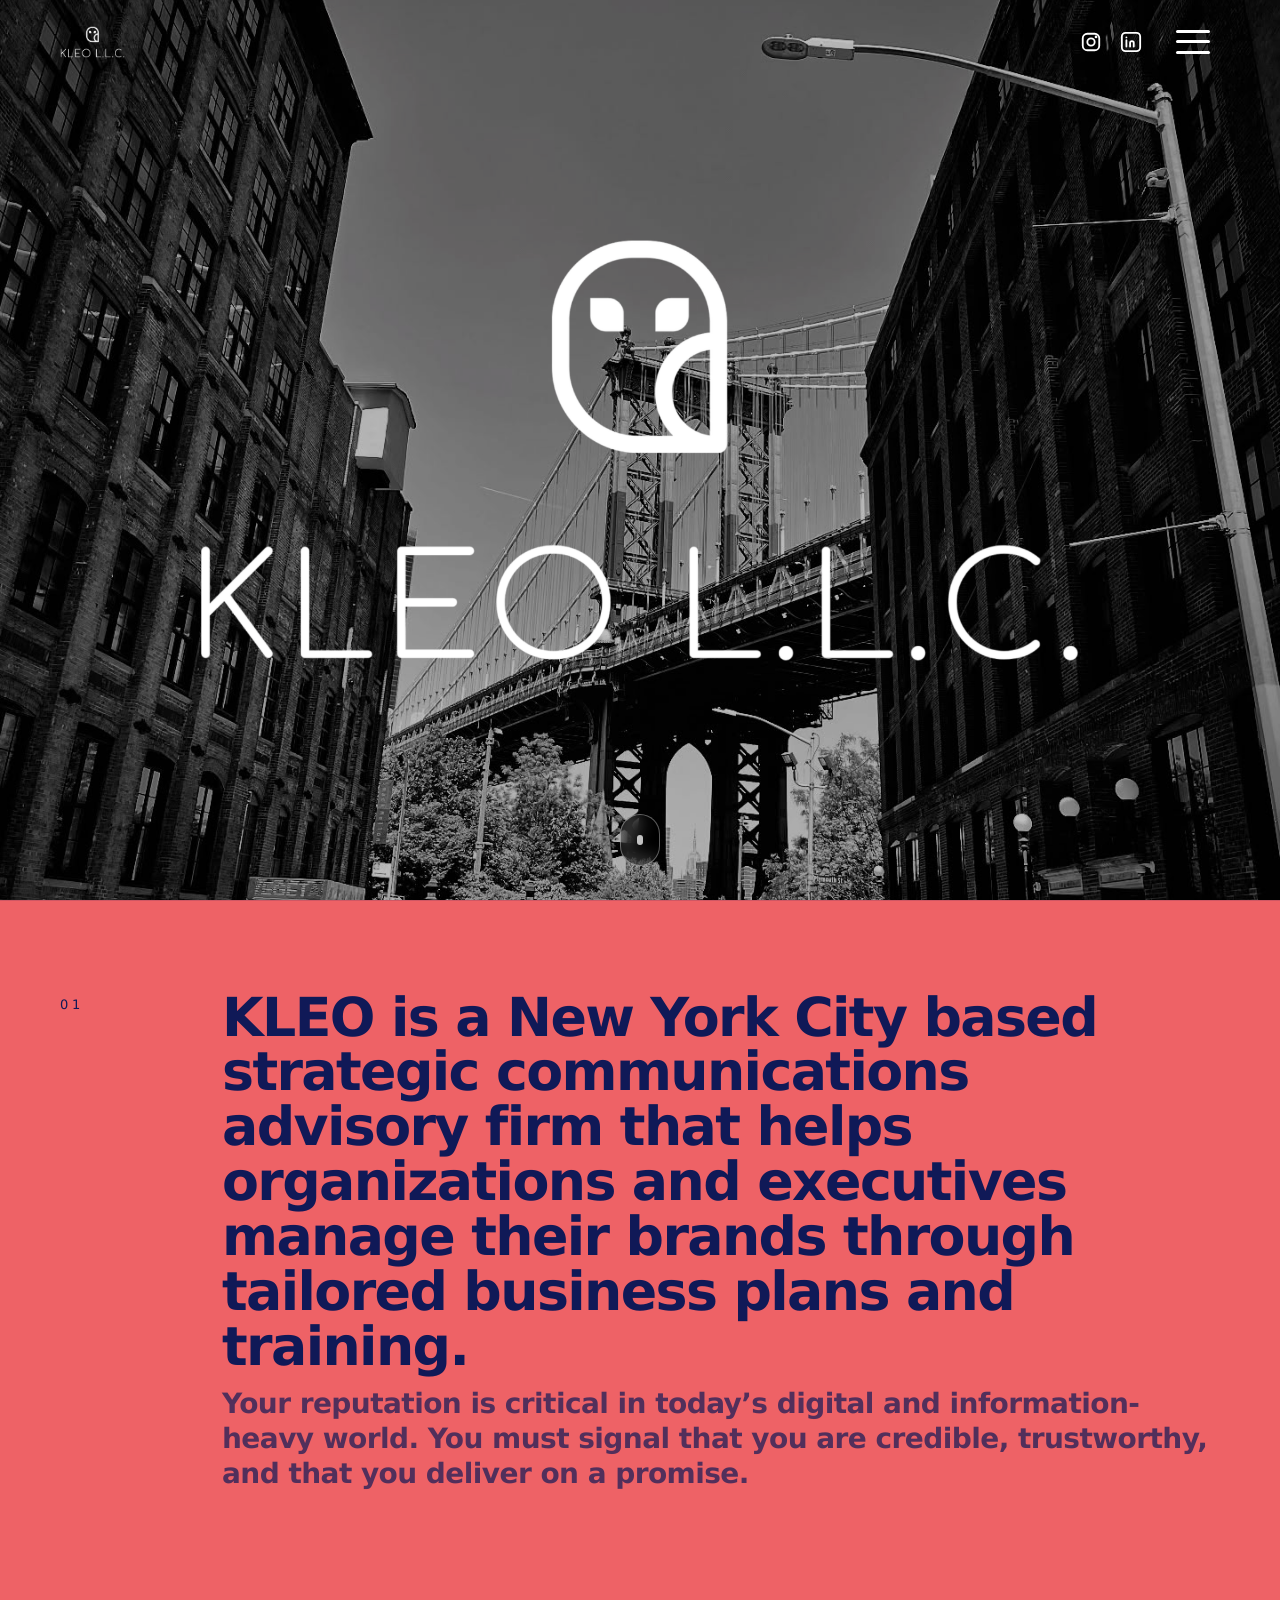
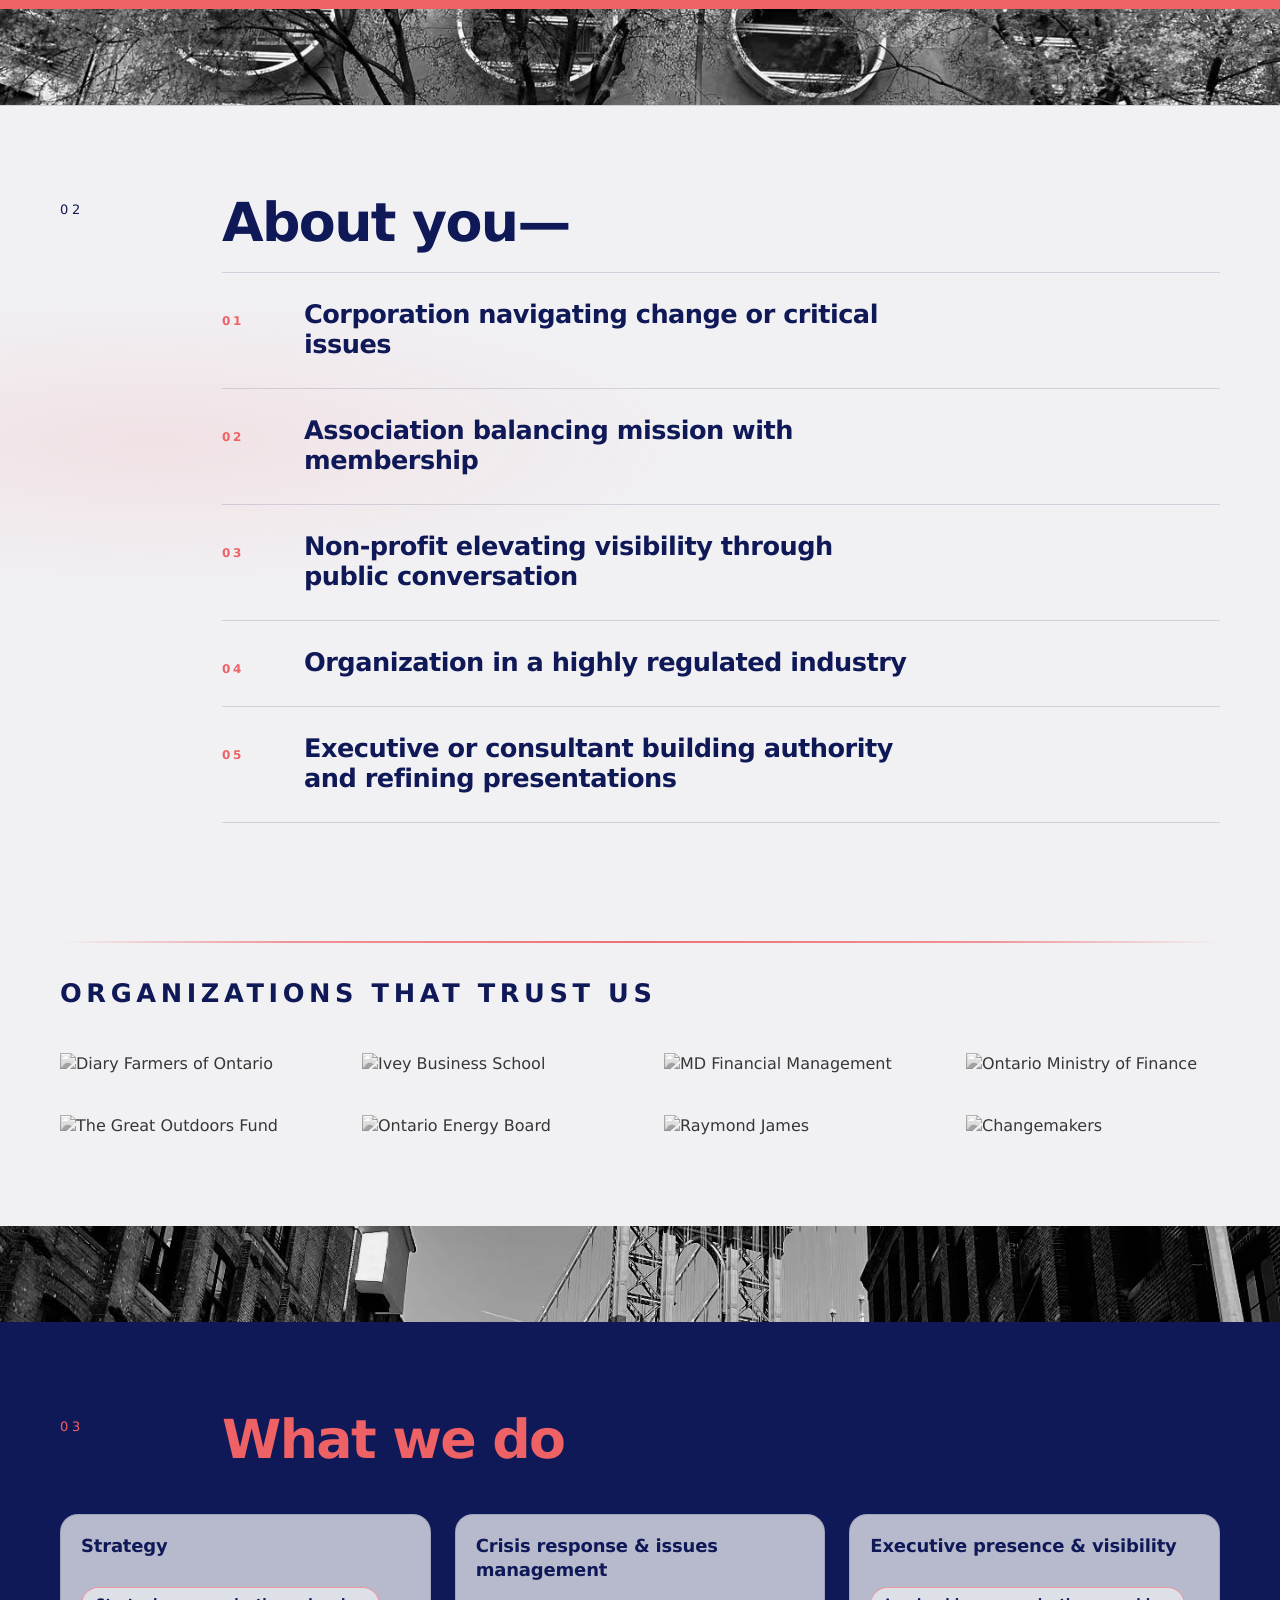
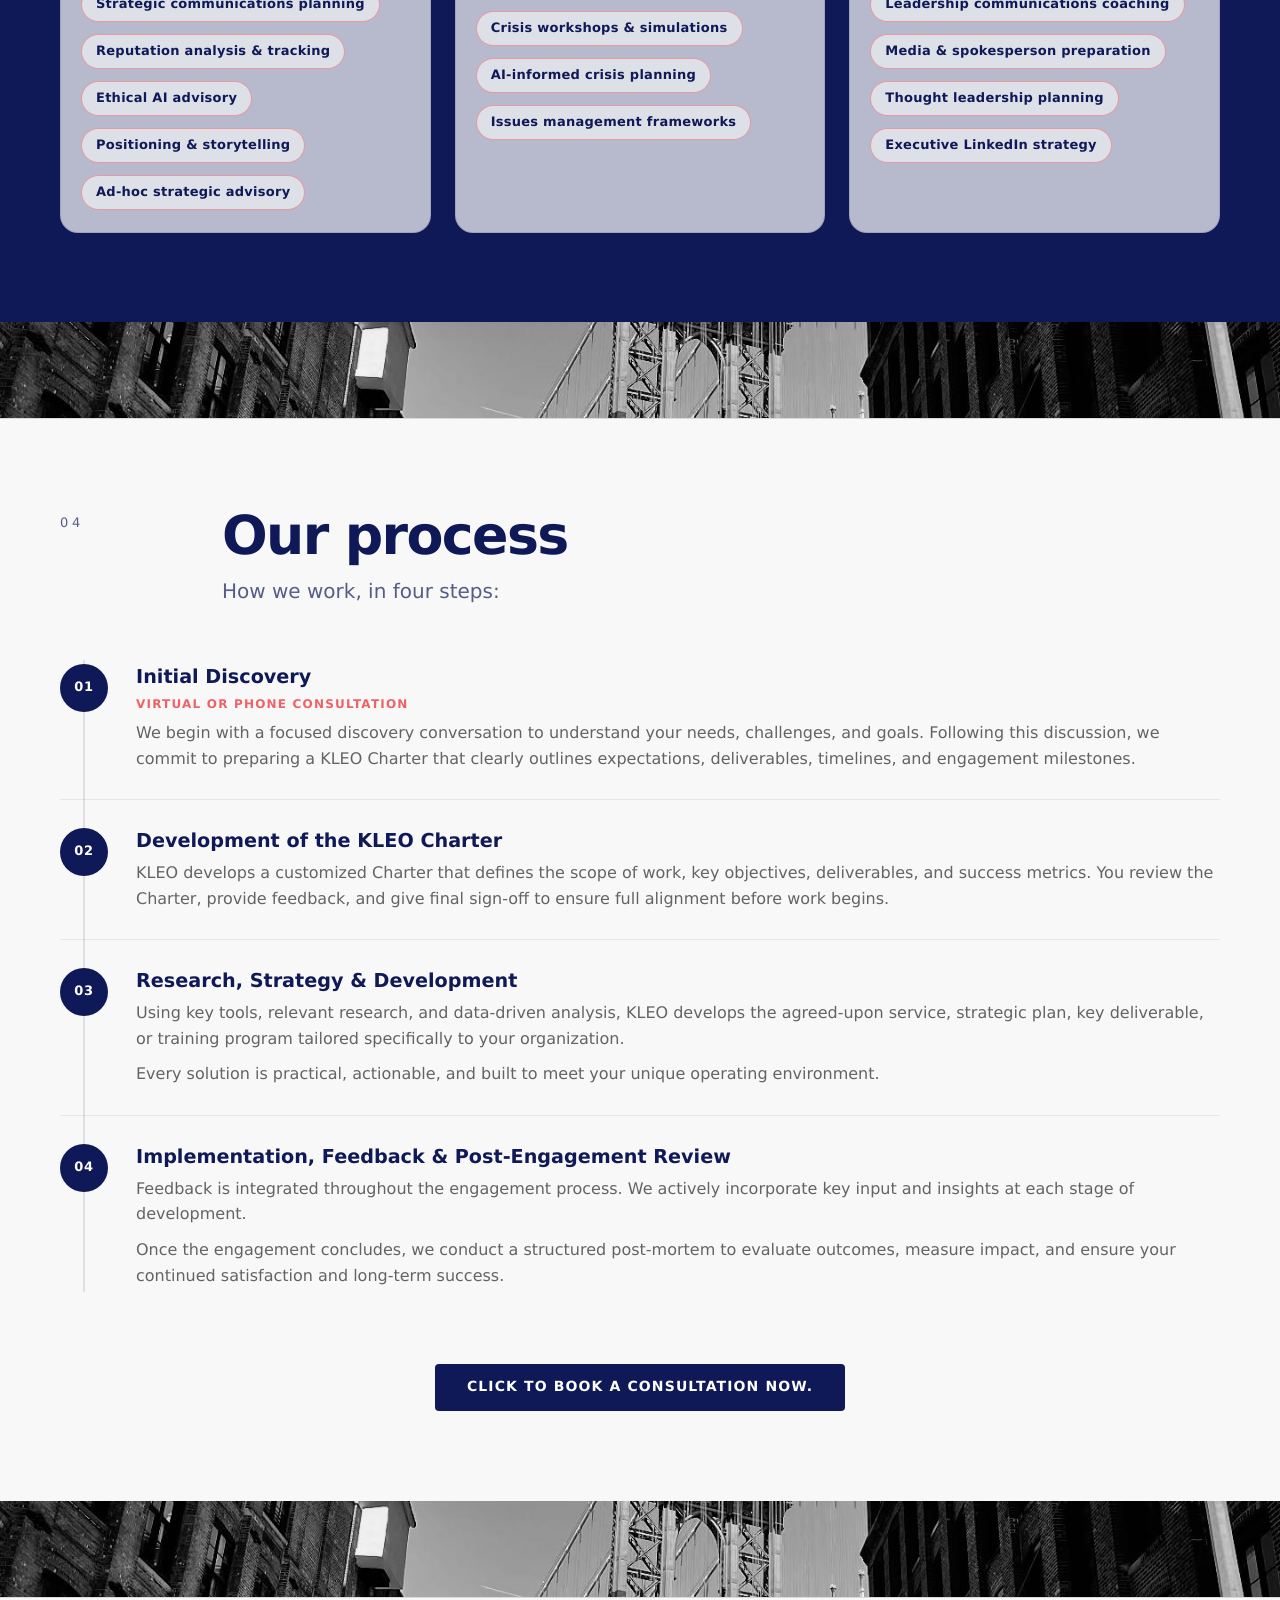
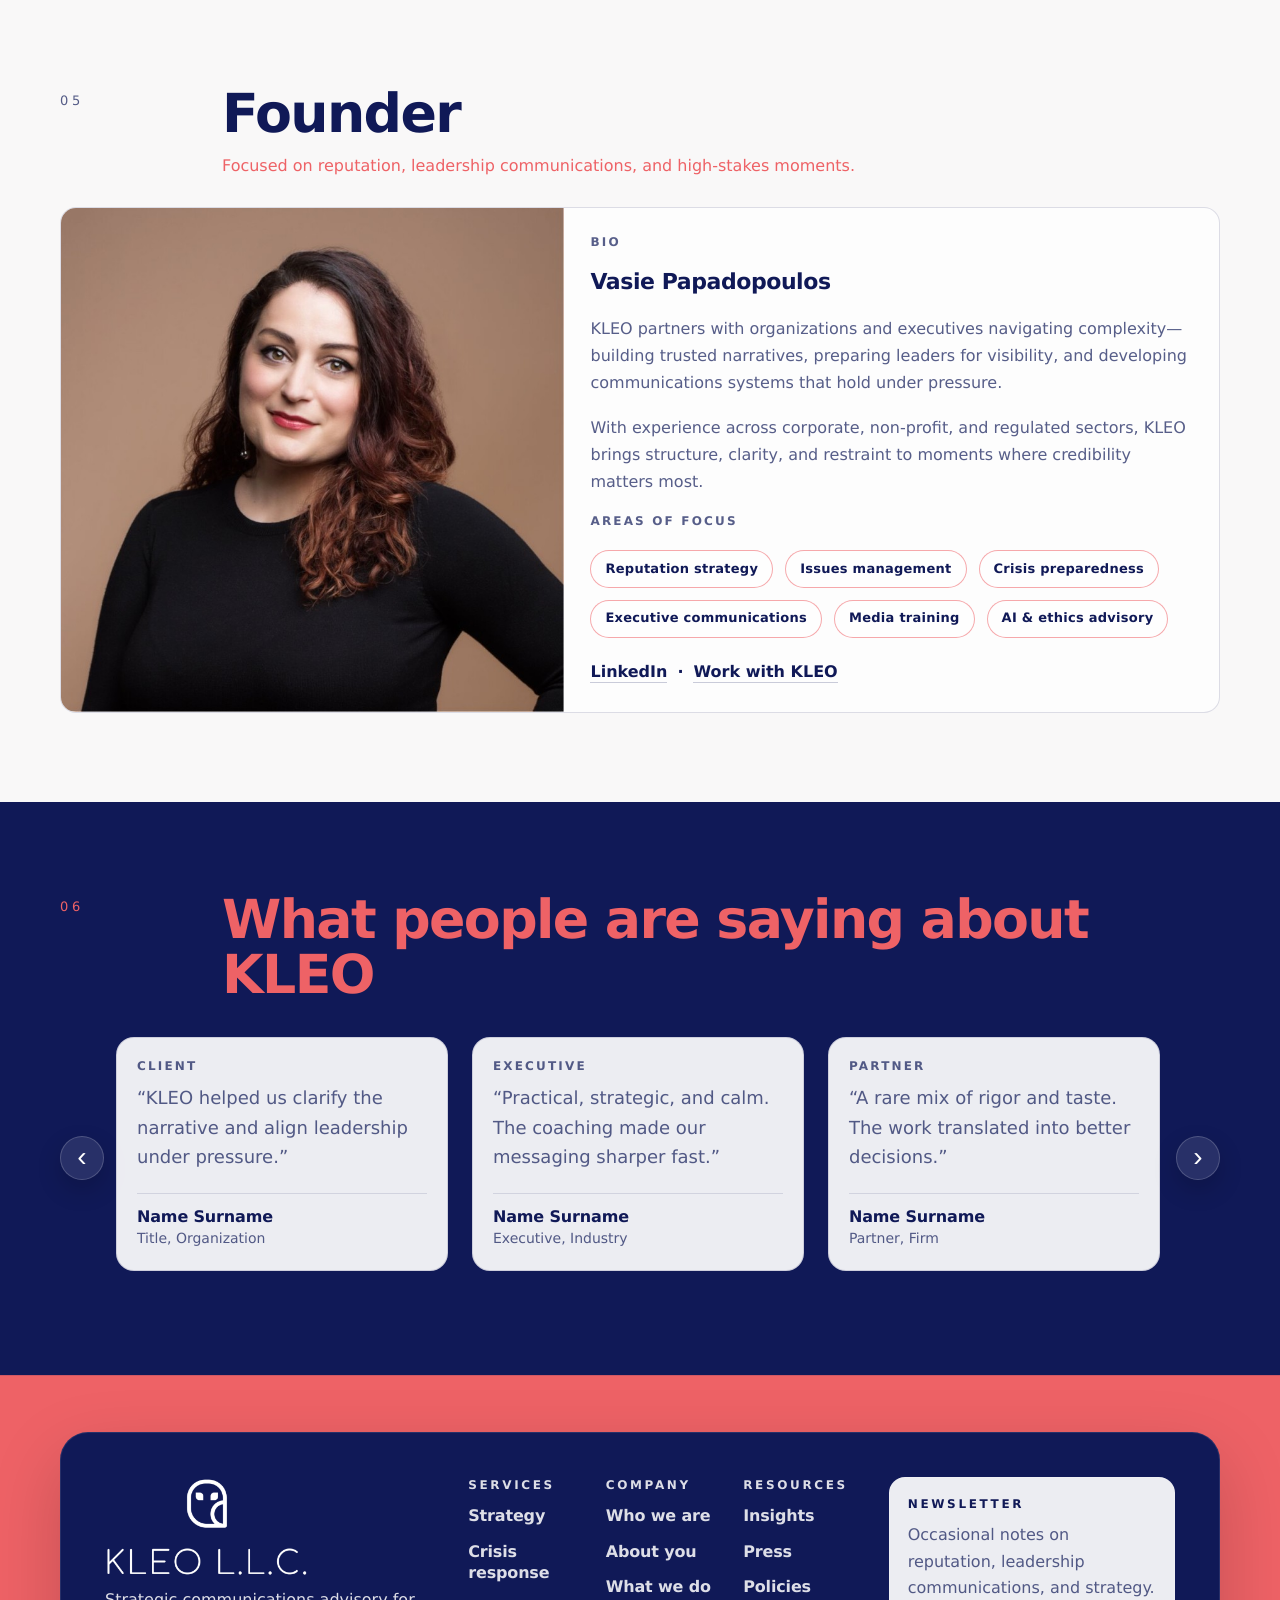
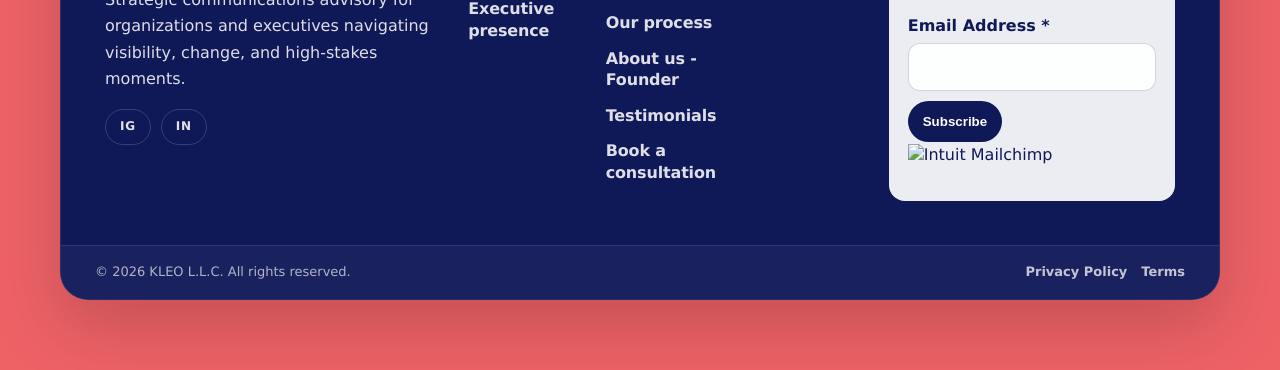
==== index.html @ b0889cce "Add Our Process content, button, and subtitle updates Co-Authored-By: Claude Sonnet 4.6 <noreply@ant" ====
<!doctype html>
  <html lang="en">
    <head>
      <meta charset="utf-8" />
      <meta name="viewport" content="width=device-width, initial-scale=1" />

      <title>KLEO L.L.C.</title>

      <!-- Favicon / Icons -->
      <link rel="icon" type="image/x-icon" href="./img/favicon.ico" />
      <link rel="icon" type="image/png" sizes="96x96" href="./img/favicon-96x96.png" />
      <link rel="icon" type="image/svg+xml" href="./img/favicon.svg" />
      <link rel="apple-touch-icon" sizes="180x180" href="./img/apple-touch-icon.png" />
      <link rel="manifest" href="./img/site.webmanifest" />

      <!-- Theme -->
      <meta name="theme-color" content="#101957" />
      <meta name="apple-mobile-web-app-capable" content="yes" />
      <meta name="apple-mobile-web-app-status-bar-style" content="black-translucent" />

      <link rel="stylesheet" href="styles.css" />
    </head>

    <body>
      <a class="skip" href="#content">Skip to content</a>

      <!-- Top Bar -->
      <header class="siteHeader">
        <div class="container">
          <div class="bar">
            <!-- Left: Logo -->
            <a class="brand" href="#content" aria-label="Home">
              <img
                id="brandLogo"
                src="./img/logo-kleo-llc-wb.png"
                data-logo-top="./img/logo-kleo-llc-wb.png"
                data-logo-scrolled="./img/logo-kleo-llc-bw.png"
                alt="KLEO L.L.C."
                class="brandLogo"
              />
            </a>

            <!-- Right side -->
            <div class="headerRight">
              <!-- Social Icons -->
              <div class="socialIcons">
                <a
                  href="https://www.instagram.com/kleollc/"
                  target="_blank"
                  rel="noopener"
                  aria-label="Instagram"
                >
                  <svg viewBox="0 0 24 24" fill="none">
                    <rect x="3" y="3" width="18" height="18" rx="5" stroke="currentColor" stroke-width="2" />
                    <circle cx="12" cy="12" r="4" stroke="currentColor" stroke-width="2" />
                    <circle cx="17.5" cy="6.5" r="1.5" fill="currentColor" />
                  </svg>
                </a>

                <a
                  href="https://www.linkedin.com/in/vasiepapadopoulos"
                  target="_blank"
                  rel="noopener"
                  aria-label="LinkedIn"
                >
                  <svg viewBox="0 0 24 24" fill="none">
                    <rect x="2" y="2" width="20" height="20" rx="4" stroke="currentColor" stroke-width="2" />
                    <path
                      d="M7 10v7M7 7v.01M11 17v-4a2 2 0 014 0v4"
                      stroke="currentColor"
                      stroke-width="2"
                      stroke-linecap="round"
                      stroke-linejoin="round"
                    />
                  </svg>
                </a>
              </div>

              <!-- Hamburger -->
              <button
                class="menuBtn"
                id="openMenu"
                aria-label="Open menu"
                aria-haspopup="dialog"
                aria-controls="menuOverlay"
                aria-expanded="false"
              >
                <span class="burger" aria-hidden="true">
                  <span></span><span></span><span></span>
                </span>
              </button>
            </div>
          </div>
        </div>
      </header>

      <!-- Overlay Menu -->
      <div class="overlay" id="menuOverlay" role="dialog" aria-modal="true" aria-label="Menu">
        <div class="panel">
          <div class="panelTop">
            <div class="panelLabel">Navigate</div>
            <button class="closeBtn" id="closeMenu" aria-label="Close menu">&times;</button>
          </div>

          <nav class="menuGrid" aria-label="Overlay navigation">
            <a href="#who-we-are"><span>Who we are</span><span class="meta">01</span></a>
            <a href="#about-you"><span>About you</span><span class="meta">02</span></a>
            <a href="#what-we-do"><span>What we do</span><span class="meta">03</span></a>
            <a href="#our-process"><span>Our process</span><span class="meta">04</span></a>
            <a href="#about-us-founder"><span>About us - Founder</span><span class="meta">05</span></a>
            <a href="#testimonials"><span>Testimonials</span><span class="meta">06</span></a>
          </nav>
          <div class="menuLegal">
  <a href="./privacy-policy.html">Privacy Policy</a>
  <a href="./terms-of-service.html">Terms of Service</a>
</div>
        </div>
      </div>

      <main id="content">
        <!-- Hero -->
        <section class="heroPhoto" aria-label="Intro">
          <img
            class="heroPhotoImg"
            src="./img/brooklyn-vassiepops.jpg"
            alt="Black and white city bridge scene"
            loading="eager"
          />

          <div class="heroPhotoOverlay" aria-hidden="true"></div>

          <div class="heroPhotoContent">
            <img class="heroLogo" src="./img/logo-kleo-llc-wb.png" alt="KLEO L.L.C. logo" />
          </div>

          <a class="scrollCue" href="#who-we-are" aria-label="Scroll to next section">
            <span></span>
          </a>
        </section>

        <!-- 01 Who we are -->
        <section class="band" id="who-we-are" aria-label="Who we are">
          <div class="container">
            <div class="bandHead">
              <div class="bandNum">01</div>
              <div class="bandTitle">
                <h2>
                  KLEO is a New York City based strategic communications advisory firm that helps organizations
                  and executives manage their brands through tailored business plans and training.
                </h2>
                <h2>
                  Your reputation is critical in today’s digital and information-heavy world. You must signal
                  that you are credible, trustworthy, and that you deliver on a promise.
                </h2>
              </div>
            </div>
          </div>
        </section>

        <!-- Divider (1 inch) -->
        <div class="imageDivider" aria-hidden="true">
          <img src="./img/barcelona-vassiepops.jpg" alt="" />
        </div>

        <!-- 02 About you -->
        <section class="band bandAlt" id="about-you" aria-label="About you">
          <div class="container">
            <div class="bandHead">
              <div class="bandNum">02</div>
              <div class="bandTitle">
                <h2>About you—</h2>

                <div class="serveBig">
                  <div class="serveBigItem">
                    <span class="serveBigNum">01</span>
                    <span class="serveBigText">Corporation navigating change or critical issues</span>
                  </div>

                  <div class="serveBigItem">
                    <span class="serveBigNum">02</span>
                    <span class="serveBigText">Association balancing mission with membership</span>
                  </div>

                  <div class="serveBigItem">
                    <span class="serveBigNum">03</span>
                    <span class="serveBigText">Non-profit elevating visibility through public conversation</span>
                  </div>

                  <div class="serveBigItem">
                    <span class="serveBigNum">04</span>
                    <span class="serveBigText">Organization in a highly regulated industry</span>
                  </div>

                  <div class="serveBigItem">
                    <span class="serveBigNum">05</span>
                    <span class="serveBigText">Executive or consultant building authority and refining presentations</span>
                  </div>
                </div>
              </div>
            </div>

        <!-- Trusted By -->
          <div class="trustedBlock" aria-label="Organizaions that trust us">
            <div class="trustedTitle">Organizations that trust us</div>
            
            <div class="trustedGrid">
              <img src="./img/logo-dairy-farmers-ontario.png" alt="Diary Farmers of Ontario">
              <img src="./img/logo-ivey-business-school.png" alt="Ivey Business School">
              <img src="./img/logo-md-financial-management.png" alt="MD Financial Management">
              <img src="./img/logo-ontario-ministry-finance.png" alt="Ontario Ministry of Finance">
              <img src="./img/logo-the-great-outdoors-fund.png" alt="The Great Outdoors Fund">
              <img src="./img/logo-ontario-energy-board.png" alt="Ontario Energy Board">
              <img src="./img/logo-raymond-james.png" alt="Raymond James">
              <img src="./img/logo-changemakers.png" alt="Changemakers">
            </div>
          </div> 

          </div> 
        </section>

        <!-- Divider (1 inch) -->
        <div class="imageDivider" aria-hidden="true">
          <img src="./img/brooklyn-vassiepops.jpg" alt="" />
        </div>

        <!-- 03 What we do (1/3 title + 2/3 cards) -->
      <section class="band" id="what-we-do" aria-label="What we do">
    <div class="container">

      <!-- aligned number + title -->
      <div class="bandHead">
        <div class="bandNum">03</div>
        <div class="bandTitle">
          <h2 class="servicesTitle">What we do</h2>
        </div>
      </div>

      <!-- split layout starts AFTER the band head -->
      <div class="servicesSplit">
        <div class="servicesLeft" aria-hidden="true"></div>

        <div class="servicesRight">
          <div class="strip" aria-label="What we do gallery">

            <!-- CARD 1 -->
            <article class="shot">
              <div class="cardBody">
                <h3>Strategy</h3>
                <div class="pillList">
                  <span class="pillTag">Strategic communications planning</span>
                  <span class="pillTag">Reputation analysis &amp; tracking</span>
                  <span class="pillTag">Ethical AI advisory</span>
                  <span class="pillTag">Positioning &amp; storytelling</span>
                  <span class="pillTag">Ad-hoc strategic advisory</span>
                </div>
              </div>
            </article>

            <!-- CARD 2 -->
            <article class="shot">
              <div class="cardBody">
                <h3>Crisis response &amp; issues management</h3>
                <div class="pillList">
                  <span class="pillTag">Crisis workshops &amp; simulations</span>
                  <span class="pillTag">AI-informed crisis planning</span>
                  <span class="pillTag">Issues management frameworks</span>
                </div>
              </div>
            </article>

            <!-- CARD 3 -->
            <article class="shot">
              <div class="cardBody">
                <h3>Executive presence &amp; visibility</h3>
                <div class="pillList">
                  <span class="pillTag">Leadership communications coaching</span>
                  <span class="pillTag">Media &amp; spokesperson preparation</span>
                  <span class="pillTag">Thought leadership planning</span>
                  <span class="pillTag">Executive LinkedIn strategy</span>
                </div>
              </div>
            </article>

          </div>
        </div>
      </div>

    </div>
  </section>

  <!-- Divider (1 inch) -->
  <div class="imageDivider" aria-hidden="true">
    <img src="./img/brooklyn-vassiepops.jpg" alt="" />
  </div>

  <!-- 04 Our process -->
  <section class="band" id="our-process" aria-label="Our process">
    <div class="container">
      <div class="bandHead">
        <div class="bandNum">04</div>
        <div class="bandTitle">
          <h2>Our process</h2>
          <p class="bandSubtitle">How we work, in four steps:</p>
        </div>
      </div>

      <ol class="timeline" aria-label="Our four-step engagement process">

        <li class="timelineStep">
          <div class="timelineMarker" aria-hidden="true">01</div>
          <div class="timelineBody">
            <h3 class="timelineTitle">Initial Discovery</h3>
            <p class="timelineLabel">Virtual or Phone Consultation</p>
            <p class="timelineDesc">We begin with a focused discovery conversation to understand your needs, challenges, and goals. Following this discussion, we commit to preparing a KLEO Charter that clearly outlines expectations, deliverables, timelines, and engagement milestones.</p>
          </div>
        </li>

        <li class="timelineStep">
          <div class="timelineMarker" aria-hidden="true">02</div>
          <div class="timelineBody">
            <h3 class="timelineTitle">Development of the KLEO Charter</h3>
            <p class="timelineDesc">KLEO develops a customized Charter that defines the scope of work, key objectives, deliverables, and success metrics. You review the Charter, provide feedback, and give final sign-off to ensure full alignment before work begins.</p>
          </div>
        </li>

        <li class="timelineStep">
          <div class="timelineMarker" aria-hidden="true">03</div>
          <div class="timelineBody">
            <h3 class="timelineTitle">Research, Strategy &amp; Development</h3>
            <p class="timelineDesc">Using key tools, relevant research, and data-driven analysis, KLEO develops the agreed-upon service, strategic plan, key deliverable, or training program tailored specifically to your organization.</p>
            <p class="timelineDesc">Every solution is practical, actionable, and built to meet your unique operating environment.</p>
          </div>
        </li>

        <li class="timelineStep">
          <div class="timelineMarker" aria-hidden="true">04</div>
          <div class="timelineBody">
            <h3 class="timelineTitle">Implementation, Feedback &amp; Post-Engagement Review</h3>
            <p class="timelineDesc">Feedback is integrated throughout the engagement process. We actively incorporate key input and insights at each stage of development.</p>
            <p class="timelineDesc">Once the engagement concludes, we conduct a structured post-mortem to evaluate outcomes, measure impact, and ensure your continued satisfaction and long-term success.</p>
          </div>
        </li>

      </ol>

      <div class="timelineCta">
        <a class="btn" href="https://zcal.co/vasiepapadopoulos" target="_blank" rel="noopener">Click to book a consultation now.</a>
      </div>
    </div>
  </section>

  <!-- Divider (1 inch) -->
  <div class="imageDivider" aria-hidden="true">
    <img src="./img/brooklyn-vassiepops.jpg" alt="" />
  </div>

  <!-- 05 Founder -->
  <section class="band" id="about-us-founder" aria-label="Founder">
    <div class="container">
      <div class="bandHead">
        <div class="bandNum">05</div>
        <div class="bandTitle">
          <h2>Founder</h2>
          <p style="color:#ee6266;">Focused on reputation, leadership communications, and high-stakes moments.</p>
        </div>
      </div>

      <div class="founderCard">
        <!-- Portrait -->
        <div class="founderMedia">
          <!-- Replace with your portrait file -->
          <img src="./img/vasie-papadopoulos-profile.jpeg" alt="Portrait of the founder of KLEO L.L.C." loading="lazy" />
        </div>

        <!-- Content -->
        <div class="founderBody">
          <div class="pill">Bio</div>
          <h3 class="founderName">Vasie Papadopoulos</h3>

          <p class="founderBio">
            KLEO partners with organizations and executives navigating complexity—building trusted narratives,
            preparing leaders for visibility, and developing communications systems that hold under pressure.
          </p>

          <p class="founderBio">
            With experience across corporate, non-profit, and regulated sectors, KLEO brings structure, clarity,
            and restraint to moments where credibility matters most.
          </p>

          <div class="pill">Areas of focus</div>
          <div class="pillList founderPills" aria-label="Areas of focus">
            <span class="pillTag">Reputation strategy</span>
            <span class="pillTag">Issues management</span>
            <span class="pillTag">Crisis preparedness</span>
            <span class="pillTag">Executive communications</span>
            <span class="pillTag">Media training</span>
            <span class="pillTag">AI &amp; ethics advisory</span>
          </div>

          <div class="founderLinks">
            <a class="quietLink" href="https://www.linkedin.com/in/vasiepapadopoulos" target="_blank" rel="noopener">
              LinkedIn
            </a>
            <span aria-hidden="true">·</span>
            <a class="quietLink" href="#contact">Work with KLEO</a>
          </div>
        </div>
      </div>
    </div>
  </section>

  <!-- 06 Testimonials (scroll strip + arrows) -->
  <section class="band bandAlt" id="testimonials" aria-label="Testimonials">
    <div class="container">
      <div class="bandHead">
        <div class="bandNum">06</div>
        <div class="bandTitle">
          <h2>What people are saying about KLEO</h2>
        </div>
      </div>

      <div class="stripWrap" aria-label="Testimonials carousel">
        <button class="stripBtn" type="button" data-strip-prev aria-label="Previous testimonial">
          <span aria-hidden="true">‹</span>
        </button>

        <div class="strip" id="tStrip" tabindex="0" aria-roledescription="carousel">
          <!-- 1 -->
          <article class="shot tCard">
            <div class="cardBody">
              <div class="pill">Client</div>
              <p class="tQuote">“KLEO helped us clarify the narrative and align leadership under pressure.”</p>
              <div class="tMeta"><div class="tName">Name Surname</div><div class="tRole">Title, Organization</div></div>
            </div>
          </article>

          <!-- 2 -->
          <article class="shot tCard">
            <div class="cardBody">
              <div class="pill">Executive</div>
              <p class="tQuote">“Practical, strategic, and calm. The coaching made our messaging sharper fast.”</p>
              <div class="tMeta"><div class="tName">Name Surname</div><div class="tRole">Executive, Industry</div></div>
            </div>
          </article>

          <!-- 3 -->
          <article class="shot tCard">
            <div class="cardBody">
              <div class="pill">Partner</div>
              <p class="tQuote">“A rare mix of rigor and taste. The work translated into better decisions.”</p>
              <div class="tMeta"><div class="tName">Name Surname</div><div class="tRole">Partner, Firm</div></div>
            </div>
          </article>

          <!-- 4 -->
          <article class="shot tCard">
            <div class="cardBody">
              <div class="pill">Non-profit</div>
              <p class="tQuote">“KLEO elevated our visibility without compromising our mission or tone.”</p>
              <div class="tMeta"><div class="tName">Name Surname</div><div class="tRole">Director, Non-profit</div></div>
            </div>
          </article>

          <!-- 5 -->
          <article class="shot tCard">
            <div class="cardBody">
              <div class="pill">Regulated</div>
              <p class="tQuote">“They built a framework our team could actually use—clear, durable, repeatable.”</p>
              <div class="tMeta"><div class="tName">Name Surname</div><div class="tRole">Comms Lead, Sector</div></div>
            </div>
          </article>

          <!-- 6 -->
          <article class="shot tCard">
            <div class="cardBody">
              <div class="pill">Founder</div>
              <p class="tQuote">“The positioning work made our story coherent and credible across audiences.”</p>
              <div class="tMeta"><div class="tName">Name Surname</div><div class="tRole">Founder, Company</div></div>
            </div>
          </article>

          <!-- 7 -->
          <article class="shot tCard">
            <div class="cardBody">
              <div class="pill">Training</div>
              <p class="tQuote">“The simulation was intense—in the best way. We’re genuinely prepared now.”</p>
              <div class="tMeta"><div class="tName">Name Surname</div><div class="tRole">VP, Organization</div></div>
            </div>
          </article>

          <!-- 8 -->
          <article class="shot tCard">
            <div class="cardBody">
              <div class="pill">Board</div>
              <p class="tQuote">“They brought clarity to sensitive decisions and kept everyone aligned.”</p>
              <div class="tMeta"><div class="tName">Name Surname</div><div class="tRole">Board Member</div></div>
            </div>
          </article>

          <!-- 9 -->
          <article class="shot tCard">
            <div class="cardBody">
              <div class="pill">Comms</div>
              <p class="tQuote">“A smart partner who improves the work and makes the team better.”</p>
              <div class="tMeta"><div class="tName">Name Surname</div><div class="tRole">Head of Comms</div></div>
            </div>
          </article>

          <!-- 10 -->
          <article class="shot tCard">
            <div class="cardBody">
              <div class="pill">Strategy</div>
              <p class="tQuote">“Strong counsel, fast execution, and excellent judgment in high-stakes moments.”</p>
              <div class="tMeta"><div class="tName">Name Surname</div><div class="tRole">Advisor, Firm</div></div>
            </div>
          </article>
        </div>

        <button class="stripBtn" type="button" data-strip-next aria-label="Next testimonial">
          <span aria-hidden="true">›</span>
        </button>
      </div>
    </div>
  </section>
      </main>

      <footer class="siteFooter siteFooterNew" aria-label="Footer">
    <div class="container footerShell">
      <div class="footerTop">
        <!-- Brand / About -->
        <div class="footerBrand">
          <div class="footerMark">
            <img style="max-height: 100px;" src="./img/logo-kleo-llc-wb.png">
          </div>
          <p class="footerAbout">
            Strategic communications advisory for organizations and executives navigating visibility, change,
            and high-stakes moments.
          </p>

          <div class="footerSocial" aria-label="Social links">
            <a href="https://www.instagram.com/kleollc/" target="_blank" rel="noopener" aria-label="Instagram">
              IG
            </a>
            <a href="https://www.linkedin.com/in/vasiepapadopoulos" target="_blank" rel="noopener" aria-label="LinkedIn">
              IN
            </a>
          </div>
        </div>

        <!-- Link columns -->
        <nav class="footerCols" aria-label="Footer navigation">
          <div class="footerCol">
            <div class="footerColTitle">Services</div>
            <a href="#what-we-do">Strategy</a>
            <a href="#what-we-do">Crisis response</a>
            <a href="#what-we-do">Executive presence</a>
          </div>

          <div class="footerCol">
            <div class="footerColTitle">Company</div>
            <a href="#who-we-are">Who we are</a>
            <a href="#about-you">About you</a>
            <a href="#what-we-do">What we do</a>
            <a href="#our-process">Our process</a>
            <a href="#about-us-founder">About us - Founder</a>
            <a href="#testimonials">Testimonials</a>
            <a href="#book-a-consultation">Book a consultation</a>
          </div>

          <div class="footerCol">
            <div class="footerColTitle">Resources</div>
            <a href="#">Insights</a>
            <a href="#">Press</a>
            <a href="#">Policies</a>
          </div>
        </nav>

        <!-- Newsletter -->
        <div class="footerNewsletter">
          <div class="footerColTitle">Newsletter</div>
          <p class="footerAbout">
            Occasional notes on reputation, leadership communications, and strategy.
          </p>

          <div class="newsletterEmbed">
            <!-- Paste your Mailchimp embed form RIGHT HERE -->
            <!-- MAILCHIMP EMBED START -->
            <div id="mc_embed_shell">
        <link href="//cdn-images.mailchimp.com/embedcode/classic-061523.css" rel="stylesheet" type="text/css">
    <style type="text/css">
          #mc_embed_signup{background:#fff; clear:left; font:14px Helvetica,Arial,sans-serif; width: px;}
          /* Add your own Mailchimp form style overrides in your site stylesheet or in this style block.
            We recommend moving this block and the preceding CSS link to the HEAD of your HTML file. */
  </style>
  <div id="mc_embed_signup">
      <form action="https://aliveshoes.us1.list-manage.com/subscribe/post?u=969376007f9e0128163c1e479&amp;id=ffd4c5ef5f&amp;f_id=00dae3e4f0" method="post" id="mc-embedded-subscribe-form" name="mc-embedded-subscribe-form" class="validate" target="_self" novalidate="">
          <div id="mc_embed_signup_scroll">
              <div class="indicates-required"><span class="asterisk">*</span> indicates required</div>
              <div class="mc-field-group"><label for="mce-EMAIL">Email Address <span class="asterisk">*</span></label><input type="email" name="EMAIL" class="required email" id="mce-EMAIL" required="" value=""></div>
          <div id="mce-responses" class="clear foot">
              <div class="response" id="mce-error-response" style="display: none;"></div>
              <div class="response" id="mce-success-response" style="display: none;"></div>
          </div>
      <div aria-hidden="true" style="position: absolute; left: -5000px;">
          /* real people should not fill this in and expect good things - do not remove this or risk form bot signups */
          <input type="text" name="b_969376007f9e0128163c1e479_ffd4c5ef5f" tabindex="-1" value="">
      </div>
          <div class="optionalParent">
              <div class="clear foot">
                  <input type="submit" name="subscribe" id="mc-embedded-subscribe" class="button" value="Subscribe">
                  <p style="margin: 0px auto;"><a href="http://eepurl.com/jkFGnA" title="Mailchimp - email marketing made easy and fun"><span style="display: inline-block; background-color: transparent; border-radius: 4px;"><img class="refferal_badge" src="https://digitalasset.intuit.com/render/content/dam/intuit/mc-fe/en_us/images/intuit-mc-rewards-text-dark.svg" alt="Intuit Mailchimp" style="width: 220px; height: 40px; display: flex; padding: 2px 0px; justify-content: center; align-items: center;"></span></a></p>
              </div>
          </div>
      </div>
  </form>
  </div>
  </div>

            <!-- MAILCHIMP EMBED END -->
          </div>
        </div>
      </div>

      <!-- Bottom bar -->
      <div class="footerBottom">
        <div>© <span id="year"></span> KLEO L.L.C. All rights reserved.</div>

        <div class="footerBottomLinks" aria-label="Legal links">
          <a href="./privacy-policy.html">Privacy Policy</a>
          <a href="./terms-of-service.html#">Terms</a>
        </div>
      </div>
    </div>
  </footer>

      <script src="script.js"></script>
    </body>
  </html>
---- styles.css ----
/* ======================================================
   KLEO — styles.css (fresh consolidated)
   ====================================================== */

/* ======================================================
   1) Design tokens / globals
   ====================================================== */

:root{
  --bg: #F9F8F8;
  --fg: #111111;
  --muted: rgba(16, 25, 87, .70);
  --hairline: rgba(16, 25, 87, .14);

  --accent: #EE6266;
  --ink: #101957;

  --max: 1160px;

  --gutter: clamp(18px, 5vw, 54px);
  --bandPadY: clamp(56px, 7vw, 120px);
  --heroPadY: clamp(68px, 9vw, 140px);

  --radius: 16px;
  --shadow: 0 18px 55px rgba(16,25,87,.10);
  --ease: cubic-bezier(.2,.9,.2,1);
}

*{ box-sizing:border-box; }
html, body { height:100%; }
html {
  scroll-behavior: smooth;
}

body{
  margin:0;
  background:var(--bg);
  color:var(--ink);
  font-family: Inter, system-ui, -apple-system, Segoe UI, Roboto, Arial, sans-serif;
  line-height:1.35;
  text-rendering: geometricPrecision;
}

/* Media / type defaults */
img{ max-width:100%; height:auto; display:block; }
a{ color:inherit; text-decoration:none; }
code{ font-family: ui-monospace, SFMono-Regular, Menlo, Monaco, Consolas, "Liberation Mono", "Courier New", monospace; }

/* Focus ring */
a:focus-visible, button:focus-visible{
  outline: 3px solid rgba(238, 98, 102, .55);
  outline-offset: 3px;
  border-radius: 12px;
}

.container{
  width:min(var(--max), 100% - (var(--gutter) * 2));
  margin-inline:auto;
}

/* Accessibility: skip link */
.skip{
  position:absolute; left:-999px; top:0;
  padding:10px 12px;
  background:var(--ink);
  color:#fff;
  border-radius:12px;
  z-index: 9999;
}
.skip:focus{ left: var(--gutter); top: var(--gutter); }

/* Page spacing safety */
body{ padding-top: 0 !important; }
main{ padding-top: 0 !important; }

/* ======================================================
   2) Header (transparent over hero → black on scroll)
   ====================================================== */

.siteHeader{
  position: fixed;
  top: 0;
  left: 0;
  width: 100%;
  z-index: 1000;

  background: rgba(0,0,0,0); /* fully transparent */
  backdrop-filter: none;
  -webkit-backdrop-filter: none;

  transition: background .3s ease, backdrop-filter .3s ease, box-shadow .3s ease;
}

.siteHeader.isScrolled{
  background: rgba(238,98,102,0.92);   /* slightly opaque */
  backdrop-filter: blur(8px);     /* subtle glass effect */
  -webkit-backdrop-filter: blur(8px);

  box-shadow: 0 8px 30px rgba(0,0,0,.25);
}

.siteHeader.isBlue {
  background: rgba(16,25,87,0.95); /* your ink blue */
  backdrop-filter: blur(6px);
  -webkit-backdrop-filter: blur(6px);
}

.siteHeader.isScrolled {
  background: rgba(238,98,102,0.92); /* coral */
}

.bar{
  display:flex;
  align-items:center;
  justify-content:space-between;
  gap:16px;
  padding: 20px 0;
  transition: padding .25s ease;
}
.siteHeader.isScrolled .bar{ padding: 14px 0; }

.brand{ display:flex; align-items:center; }

.brandLogo{
  height: 28px;
  width:auto;
  display:block;
  opacity:.95;
  transition: transform .2s ease, opacity .2s ease;
  filter: drop-shadow(0 6px 16px rgba(0,0,0,.35));
}
.brand:hover .brandLogo{ transform: scale(1.04); opacity:1; }

@media (min-width: 920px){
  .brandLogo{ height: 32px; }
}

.headerRight{
  display:flex;
  align-items:center;
  gap:24px;
}

.socialIcons{
  display:flex;
  align-items:center;
  gap:18px;
}
.socialIcons a{
  color:#fff;
  width:22px; height:22px;
  display:flex;
  align-items:center;
  justify-content:center;
  transition: opacity .2s ease, transform .2s ease;
}
.socialIcons svg{ width:100%; height:100%; }
.socialIcons a:hover{ opacity:.6; transform: translateY(-2px); }

.menuBtn{
  background:transparent;
  border:none;
  padding:10px;
  cursor:pointer;
  display:flex;
  align-items:center;
  justify-content:center;
}

.burger{
  width:34px;
  height:24px;
  position:relative;
}
.burger span{
  position:absolute;
  left:0;
  width:100%;
  height:3px;
  background:#fff;
  border-radius:3px;
  transition: all .3s ease;
}
.burger span:nth-child(1){ top:0; }
.burger span:nth-child(2){ top:10px; }
.burger span:nth-child(3){ bottom:0; }
.siteHeader.isScrolled .burger span{ background:#fff !important; }

/* Prevent any inner background bar appearing */
.siteHeader .container,
.siteHeader .bar{
  background: transparent !important;
}

/* ======================================================
   3) Overlay menu (full-screen + slide-in panel)
   ====================================================== */

.overlay{
  position: fixed;
  inset:0;
  z-index:2000;
  background: rgba(0,0,0,.4);
  opacity:0;
  pointer-events:none;
  transition: opacity .3s ease;
}
.overlay.open{
  opacity:1;
  pointer-events:auto;
}

.panel{
  position:absolute;
  top:0; right:0;
  height:100%;
  width:min(420px, 90vw);

  background:#101957;
  color:#fff;
  padding: 60px 40px;

  transform: translateX(100%);
  transition: transform .35s cubic-bezier(.77,0,.18,1);

  display:flex;
  flex-direction:column;
  gap:30px;
}
.overlay.open .panel{ transform: translateX(0); }

.panelTop{
  display:flex;
  align-items:center;
  justify-content:space-between;
}
.panelLabel{
  font-size:12px;
  letter-spacing:.22em;
  text-transform:uppercase;
  color: #EE6266
}

.closeBtn{
  background:none;
  border:none;
  color:#fff;
  font-size:48px;
  line-height:1;
  cursor:pointer;
  padding:0;
  margin:0;
  transition: opacity .2s ease, transform .2s ease;
}
.closeBtn:hover{ opacity:.6; transform: scale(1.05); }

.menuGrid{
  display:flex;
  flex-direction:column;
  gap:28px;
}
.menuGrid a{
  display:flex;
  justify-content:space-between;
  align-items:baseline;

  color:#fff;
  font-size:28px;
  font-weight:600;
  transition: opacity .2s ease, transform .2s ease;
}
.menuGrid a:hover{ opacity:.6; transform: translateX(6px); }

.menuGrid .meta{
  font-size:12px;
  font-weight:700;
  letter-spacing:.18em;
  text-transform:uppercase;
  color: rgba(255,255,255,.70);
}

/* ======================================================
   4) Hero (full-frame photo)
   ====================================================== */

.heroPhoto{
  position:relative;
  height:100vh;
  width:100%;
  overflow:hidden;
}

.heroPhotoImg{
  position:absolute;
  inset:0;
  width:100%;
  height:100%;
  object-fit:cover;
}

.heroPhotoOverlay{
  position:absolute;
  inset:0;
  background: rgba(0,0,0,.25);
}

.heroPhotoContent{
  position:absolute;
  inset:0;
  display:flex;
  align-items:center;
  justify-content:center;
  z-index:2;
}

.heroLogo{
  width: min(80vw, 900px);
  height:auto;
  display:block;
}

.scrollCue{
  position:absolute;
  left:50%;
  bottom: clamp(18px, 4vw, 34px);
  transform: translateX(-50%);
  z-index:3;
  width:40px;
  height:52px;
  border:1px solid rgba(255,255,255,.35);
  border-radius:999px;
  display:grid;
  place-items:center;
  background: rgba(0,0,0,.12);
  backdrop-filter: blur(8px);
}
.scrollCue span{
  width:6px;
  height:10px;
  border-radius:999px;
  background: rgba(255,255,255,.75);
  animation: cue 1.4s ease-in-out infinite;
}
@keyframes cue{
  0%,100%{ transform: translateY(-6px); opacity:.65; }
  50%{ transform: translateY(6px); opacity:1; }
}

/* ======================================================
   5) Sections / bands / typography helpers
   ====================================================== */

.pill{
  font-size:12px;
  letter-spacing:.18em;
  text-transform:uppercase;
  color: rgba(16,25,87,.70);
  font-weight:800;
}

.band{
  padding: var(--bandPadY) 0;
  border-top: 1px solid var(--hairline);
  background: var(--bg);
}

.bandAlt{
  background:
    radial-gradient(900px 240px at 12% 30%, rgba(238,98,102,.10), transparent 60%),
    rgba(16,25,87,.03);
}

.bandInk{
  background: var(--ink);
  color:#fff;
}
.bandInk .bandNum,
.bandInk .pill,
.bandInk .bandTitle p,
.bandInk .cardBody p{ color: rgba(255,255,255,.78); }
.bandInk .bandTitle h2,
.bandInk .cardBody h3,
.bandInk a{ color:#fff; }
.bandInk .card{
  background: rgba(255,255,255,.06);
  border-color: rgba(255,255,255,.18);
}
.bandInk .cardMedia{ background: rgba(255,255,255,.10); }
.bandInk .quietLink{ border-bottom-color: rgba(255,255,255,.25); }
.bandInk .quietLink:hover{ border-bottom-color: rgba(255,255,255,.55); }

.bandAccent{
  background: var(--accent);
  color: var(--ink);
}
.bandAccent .bandNum,
.bandAccent .pill,
.bandAccent .bandTitle p,
.bandAccent .cardBody p{ color: rgba(16,25,87,.78); }
.bandAccent .card{
  background: rgba(255,255,255,.66);
  border-color: rgba(16,25,87,.18);
}

.bandHead{
  display:grid;
  gap:14px;
  padding-bottom: clamp(18px, 3vw, 28px);
  border-bottom: 0;
}

.bandNum{
  font-size:12px;
  letter-spacing:.28em;
  text-transform:uppercase;
  color: var(--muted);
}

.bandTitle h2{ margin:0; }
.bandTitle p{
  margin: 10px 0 0;
  max-width: 70ch;
  color: var(--muted);
  font-size:16px;
  line-height:1.7;
}

.bandTitle > h2{
  font-size: clamp(34px, 4.2vw, 64px);
  line-height:1.02;
  letter-spacing:-.03em;
  color: var(--ink);
}
.bandTitle > h2 + h2{
  margin-top:12px;
  font-size: clamp(18px, 2.2vw, 28px);
  line-height:1.25;
  letter-spacing:-.02em;
  color: var(--muted);
}

/* ======================================================
   6) Cards / grids / links
   ====================================================== */

.grid{
  display:grid;
  gap: clamp(18px, 2.4vw, 28px);
}

.card{
  border:1px solid var(--hairline);
  border-radius: var(--radius);
  overflow:hidden;
  background: rgba(255,255,255,.70);
}

.cardMedia{
  aspect-ratio: 16 / 10;
  background: rgba(16,25,87,.06);
}
.cardMedia img{
  width:100%;
  height:100%;
  object-fit:cover;
  filter: saturate(.95) contrast(1.02);
}

.cardBody{
  padding: 20px 20px 22px;
  display:grid;
  gap:10px;
}
.cardBody h3{
  margin:0;
  font-size:18px;
  letter-spacing:-.01em;
  color: var(--ink);
}
.cardBody p{
  margin:0;
  color: var(--muted);
  line-height:1.65;
}

.textCard .cardBody{ padding:26px; }

.linkRow{
  margin-top:12px;
  display:flex;
  align-items:center;
  justify-content:space-between;
  gap:10px;
  font-weight:800;
  color: var(--ink);
}

.quietLink{
  color:inherit;
  border-bottom: 1px solid rgba(16,25,87,.22);
}
.quietLink:hover{ border-bottom-color: rgba(238,98,102,.85); }

/* ======================================================
   7) Horizontal strips (Services/Testimonial carousels)
   ====================================================== */

.strip{
  display:flex;
  gap: clamp(16px, 2.2vw, 24px);
  overflow:auto;
  padding: 6px 2px 14px;
  scroll-snap-type: x mandatory;
  -webkit-overflow-scrolling: touch;
}
.strip::-webkit-scrollbar{ height:10px; }
.strip::-webkit-scrollbar-thumb{ background: rgba(16,25,87,.20); border-radius:999px; }

.shot{
  flex: 0 0 min(84vw, 560px);
  scroll-snap-align:start;
  border:1px solid var(--hairline);
  border-radius:18px;
  overflow:hidden;
  background: rgba(255,255,255,.70);
}

/* ======================================================
   8) About-you “serve” blocks
   ====================================================== */

.serveBig{
  margin-top:22px;
  display:grid;
  gap:0;
  border-top: 1px solid rgba(16,25,87,.14);
}
.serveBigItem{
  display:grid;
  grid-template-columns: 60px 1fr;
  gap:22px;
  padding: 28px 0;
  border-bottom: 1px solid rgba(16,25,87,.14);
}
.serveBigNum{
  font-size:12px;
  font-weight:800;
  letter-spacing:.22em;
  color: var(--accent);
  padding-top:12px;
}
.serveBigText{
  font-size: clamp(20px, 2vw, 30px);
  font-weight:700;
  letter-spacing:-.02em;
  line-height:1.15;
  color: var(--ink);
  max-width:34ch;
}

/* ======================================================
   9) Image divider (full-bleed ~ 1 inch)
   ====================================================== */

.imageDivider{
  width:100%;
  height:96px;
  overflow:hidden;
  margin:0;
}
.imageDivider img{
  width:100%;
  height:100%;
  object-fit:cover;
  object-position:center;
  display:block;
}

/* ======================================================
   10) Services: pill tags + split layout
   ====================================================== */

.pillList{
  margin-top:18px;
  display:flex;
  flex-wrap:wrap;
  gap:12px;
}
.pillTag{
  display:inline-flex;
  align-items:center;
  justify-content:center;
  padding:10px 14px;
  border-radius:999px;
  font-size:13px;
  font-weight:700;
  letter-spacing:.02em;
  line-height:1;
  border:1px solid rgba(238,98,102,.55);
  background: rgba(255,255,255,.55);
  color: var(--ink);
  white-space: nowrap;
}
.pillTag:hover{ border-color: rgba(16,25,87,.16); }

@media (max-width: 640px){
  .pillTag{
    white-space: normal;
    line-height:1.3;
    text-align:center;
  }
}

.servicesSplit{
  display:grid;
  gap:28px;
  align-items:start;
  margin-top:18px;
}

/* Mobile: stack */
@media (max-width: 899px){
  .servicesSplit{ grid-template-columns: 1fr; }
  .servicesLeft{ position: static; }
}

/* Desktop: 1/3 + 2/3 */
@media (min-width: 900px){
  .servicesSplit{
    grid-template-columns: 1fr 2fr;
    gap:34px;
  }
  .servicesLeft{
    position: sticky;
    top:110px;
    align-self:start;
  }
}
.servicesTitle{
  font-size: inherit;
  line-height: inherit;
  letter-spacing: inherit;
}

/* Services: stop carousel once split layout begins */
@media (min-width: 900px){
  #what-we-do .strip{
    overflow: visible;
    scroll-snap-type: none;
  }
  #what-we-do .strip .shot{
    flex: 1 1 0;
    min-width: 0;
  }
}

/* ======================================================
   11) Founder card
   ====================================================== */

.founderCard{
  border:1px solid var(--hairline);
  border-radius: var(--radius);
  overflow:hidden;
  background: rgba(255,255,255,.70);
  display:grid;
}

.founderMedia{
  aspect-ratio: 4 / 3;
  background: rgba(16,25,87,.06);
}
.founderMedia img{
  width:100%;
  height:100%;
  object-fit:cover;
}

.founderBody{
  padding:26px;
  display:grid;
  gap:12px;
}
.founderName{
  margin:0;
  font-size:22px;
  letter-spacing:-.02em;
  color: var(--ink);
}
.founderBio{
  margin:0;
  color: var(--muted);
  line-height:1.7;
  max-width:70ch;
}
.founderPills{ margin-top:4px; }
.founderLinks{
  margin-top:8px;
  display:flex;
  gap:10px;
  flex-wrap:wrap;
  align-items:center;
  font-weight:800;
  color: var(--ink);
}

/* Desktop: media left, text right */
@media (min-width: 920px){
  .founderCard{
    grid-template-columns: 1fr 1.3fr;
    align-items:stretch;
  }
  .founderMedia{ aspect-ratio: auto; min-height: 100%; }
}

/* ======================================================
   12) Testimonials (responsive + arrows)
   ====================================================== */

#testimonials{
  background: var(--ink);
}
#testimonials .bandNum,
#testimonials h2{
  color: var(--accent);
}
#testimonials .bandTitle p{
  color: rgba(255,255,255,.78);
}

/* Card styling in dark section */
.tCard{ background: rgba(255,255,255,.92); }
.tQuote{
  margin:0;
  font-size:18px;
  line-height:1.7;
  color: rgba(16,25,87,.82);
}
.tMeta{
  margin-top:10px;
  padding-top:12px;
  border-top: 1px solid rgba(16,25,87,.12);
  display:grid;
  gap:2px;
}
.tName{
  font-weight:800;
  letter-spacing:-.01em;
  color: var(--ink);
}
.tRole{
  font-size:14px;
  color: var(--muted);
}

/* Wrapper with arrows */
.stripWrap{
  position:relative;
  display:grid;
  grid-template-columns: auto 1fr auto;
  gap:12px;
  align-items:center;
}

/* Buttons */
.stripBtn{
  width:44px;
  height:44px;
  border-radius:999px;
  border: 1px solid rgba(255,255,255,.18);
  background: rgba(255,255,255,.10);
  cursor:pointer;
  display:grid;
  place-items:center;
  box-shadow: 0 10px 24px rgba(0,0,0,.18);
}
.stripBtn span{
  font-size:28px;
  line-height:1;
  color: #fff;
  transform: translateY(-1px);
}
.stripBtn:hover{ opacity:.88; }

/* Mobile arrows slightly smaller */
@media (max-width: 640px){
  .stripWrap{ grid-template-columns: 40px 1fr 40px; gap:8px; }
  .stripBtn{ width:40px; height:40px; }
}

/* Responsive width control for the testimonial carousel itself */
#testimonials .strip{
  overflow: hidden;              /* arrows are primary nav; swipe still works on touch */
  scroll-snap-type: x mandatory;
  padding: 6px 2px 14px;
}
#testimonials .shot{
  scroll-snap-align: start;
  flex: 0 0 100%;
  max-width: 100%;
}

/* Tablet: 2 per view */
@media (min-width: 640px){
  #testimonials .shot{
    flex: 0 0 calc(50% - 12px);
    max-width: calc(50% - 12px);
  }
}

/* Desktop: 3 per view */
@media (min-width: 920px){
  #testimonials .shot{
    flex: 0 0 calc(33.333% - 16px);
    max-width: calc(33.333% - 16px);
  }
}

/* ======================================================
   13) Footer (Astra-like panel + Mailchimp)
   ====================================================== */

.siteFooterNew{
  padding: 56px 0 70px;
  background: var(--accent);
  border-top: 1px solid var(--hairline);
}

.footerShell{
  background: var(--ink);
  color: rgba(255,255,255,.86);
  border: 1px solid rgba(255,255,255,.10);
  border-radius: 28px;
  overflow:hidden;
  box-shadow: 0 26px 70px rgba(0,0,0,.18);
}

.footerTop{
  padding: clamp(28px, 4vw, 44px);
  display:grid;
  gap:26px;
}

.footerMark{
  font-weight:900;
  letter-spacing:-.03em;
  font-size: clamp(26px, 3.2vw, 42px);
  color:#fff;
}

.footerAbout{
  margin:10px 0 0;
  max-width:44ch;
  line-height:1.65;
}

/* Social pills */
.footerSocial{
  margin-top:16px;
  display:flex;
  gap:10px;
  flex-wrap:wrap;
}
.footerSocial a{
  display:inline-flex;
  align-items:center;
  justify-content:center;
  height:36px;
  padding:0 14px;
  border-radius:999px;
  border: 1px solid rgba(255,255,255,.16);
  color: rgba(255,255,255,.88);
  font-weight:800;
  letter-spacing:.06em;
  font-size:12px;
  transition: opacity .2s ease, transform .2s ease, border-color .2s ease;
}
.footerSocial a:hover{
  opacity:.85;
  transform: translateY(-1px);
  border-color: rgba(255,255,255,.26);
}

.footerCols{
  display:grid;
  gap:18px;
}
.footerCol{
  display:grid;
  gap:10px;
  align-content:start;
}
.footerColTitle{
  font-size:12px;
  letter-spacing:.22em;
  text-transform:uppercase;
  font-weight:800;
}
.footerCol a{
  font-weight:650;
  letter-spacing:-.01em;
  padding:2px 0;
  transition: opacity .2s ease, transform .2s ease;
}
.footerCol a:hover{
  opacity:.70;
  transform: translateX(3px);
}

/* Newsletter box in footer */
.footerNewsletter{
  border: 1px solid rgba(255,255,255,.14);
  border-radius: var(--radius);
  background: rgba(255,255,255,.92);
  color: var(--ink);
  padding: 18px;
}

/* In the light newsletter box, treat these as dark text */
.footerNewsletter .footerColTitle{ color: var(--ink); }
.footerNewsletter .footerAbout{ color: var(--muted); }

/* Mailchimp embed containment */
.footerNewsletter .newsletterEmbed{
  margin-top:14px;
}

/* Neutralize Mailchimp layout quirks inside footer */
.footerNewsletter #mc_embed_shell{ all: unset; }
.footerNewsletter #mc_embed_signup{
  width:100% !important;
  max-width:none !important;
  margin:0 !important;
  padding:0 !important;
  background: transparent !important;
  clear: none !important;
  font: inherit !important;
}
.footerNewsletter form{
  margin:0 !important;
}

/* Hide Mailchimp “required” helper + referral badge (optional) */
.footerNewsletter .indicates-required{ display:none; }
.footerNewsletter .refferal_badge{ display:none; }

/* Labels */
.footerNewsletter label{
  display:block;
  margin: 10px 0 6px;
  font-weight: 700;
  color: var(--ink);
}

/* Inputs */
.footerNewsletter input[type="email"],
.footerNewsletter input[type="text"],
.footerNewsletter input[type="name"]{
  width:100% !important;
  max-width:100% !important;
  box-sizing:border-box;
  padding: 12px 14px !important;
  border-radius: 12px !important;
  border: 1px solid rgba(16,25,87,.18) !important;
  background: rgba(255,255,255,.90) !important;
  font: inherit !important;
  color: var(--ink) !important;
}

/* Submit */
.footerNewsletter input[type="submit"],
.footerNewsletter button{
  margin-top:10px !important;
  padding: 12px 14px !important;
  border-radius: 999px !important;
  border: 1px solid rgba(16,25,87,.18) !important;
  background: var(--ink) !important;
  color: #fff !important;
  font-weight: 900 !important;
  cursor:pointer;
}
.footerNewsletter input[type="submit"]:hover,
.footerNewsletter button:hover{ opacity:.90; }

/* Ensure Mailchimp response text is visible */
.footerNewsletter #mce-error-response,
.footerNewsletter #mce-success-response{
  color: var(--ink) !important;
}

/* Bottom bar */
.footerBottom{
  padding: 18px clamp(22px, 3.5vw, 34px);
  border-top: 1px solid rgba(255,255,255,.10);
  background: rgba(255,255,255,.04);

  display:flex;
  flex-wrap:wrap;
  gap:10px 18px;
  align-items:center;
  justify-content:space-between;

  font-size:13px;
  color: rgba(255,255,255,.66);
}
.footerBottomLinks{
  display:flex;
  flex-wrap:wrap;
  gap:14px;
}
.footerBottomLinks a{
  color: rgba(255,255,255,.74);
  font-weight:750;
}
.footerBottomLinks a:hover{ opacity:.78; }

/* Footer responsive grid */
@media (min-width: 920px){
  .footerTop{
    grid-template-columns: 1.15fr 1.35fr 1fr;
    align-items:start;
    gap:34px;
  }
  .footerCols{
    grid-template-columns: repeat(3, minmax(0, 1fr));
    gap:26px;
  }
}

/* ======================================================
   14) Responsive layout upgrades (site-wide)
   ====================================================== */

@media (min-width: 920px){
  .bandHead{
    grid-template-columns: 140px 1fr;
    align-items:start;
    gap:22px;
  }
  .bandNum{
    font-size:13px;
    padding-top:6px;
  }

  .grid{ grid-template-columns: repeat(3, 1fr); }

  /* On desktop, strips become a clean row by default,
     EXCEPT testimonial carousel (#tStrip). */
  .strip:not(#tStrip){
    overflow: visible;
    scroll-snap-type: none;
  }
  .strip:not(#tStrip) .shot{
    flex: 1 1 0;
    min-width: 0;
  }
}

@media (max-width: 640px){
  .serveBigItem{
    grid-template-columns: 42px 1fr;
    gap:14px;
    padding: 22px 0;
  }
  .serveBigText{
    font-size:20px;
    max-width:100%;
  }
}

/* Reduce motion */
@media (prefers-reduced-motion: reduce){
  *{
    scroll-behavior:auto !important;
    transition:none !important;
    animation:none !important;
  }
  .scrollCue span{ animation:none !important; }
}

/* ======================================================
   15) Per-section overrides (IDs)
   ====================================================== */

/* Who we are: accent background */
#who-we-are{ background: var(--accent); }
#who-we-are .bandNum{ color: var(--ink); }

/* About you: darker band number */
#about-you .bandNum{ color: var(--ink); }

/* What we do: ink background + accent number/title */
#what-we-do{ background: var(--ink); }
#what-we-do .servicesTitle,
#what-we-do .bandNum{ color: var(--accent); }
#what-we-do .bandTitle > h2{ color: var(--accent); }

/* ======================================================
   What we do: responsive 3-column grid (not a carousel)
   ====================================================== */

#what-we-do .strip{
  display: grid;
  grid-template-columns: 1fr;     /* mobile: 1 column */
  gap: clamp(16px, 2.2vw, 24px);

  overflow: visible;             /* kill horizontal scroll */
  scroll-snap-type: none;
  padding: 0;                    /* optional: cleaner spacing */
}

/* Make cards behave like normal grid items */
#what-we-do .shot{
  flex: initial;
  width: 100%;
  min-width: 0;
}

/* tablet: 2 columns */
@media (min-width: 640px){
  #what-we-do .strip{
    grid-template-columns: repeat(2, minmax(0, 1fr));
  }
}

/* desktop: 3 columns */
@media (min-width: 920px){
  #what-we-do .strip{
    grid-template-columns: repeat(3, minmax(0, 1fr));
  }
}

/* ======================================================
   What we do: center the cards (remove split offset)
   ====================================================== */

/* Let the right side span full width for this section */
#what-we-do .servicesRight{
  grid-column: 1 / -1;
}

/* Hide the empty left spacer column in this section */
#what-we-do .servicesLeft{
  display: none;
}

/* Keep the split wrapper from forcing awkward spacing */
#what-we-do .servicesSplit{
  grid-template-columns: 1fr;   /* single column */
}

#what-we-do .strip{
  max-width: 1160px;  /* or 980px if you want tighter */
  margin: 0 auto;
}
/* ======================================================
   Trusted / Client Logos (improved sizing)
   ====================================================== */

.trustedBlock{
  margin-top: clamp(50px, 7vw, 90px);
  padding-top: 36px;
  border-top: 0;
  position: relative;
}

/* Coral fade line */
.trustedBlock::before{
  content:"";
  position:absolute;
  left:0;
  right:0;
  top:0;
  height:2px;

  background: linear-gradient(
    90deg,
    transparent 0%,
    rgba(238,98,102,.65) 20%,
    rgba(238,98,102,.9) 50%,
    rgba(238,98,102,.65) 80%,
    transparent 100%
  );
}

.trustedTitle{
  font-size: clamp(18px, 2vw, 26px);
  font-weight: 800;
  letter-spacing: .18em;
  text-transform: uppercase;
  color: var(--ink);
  margin-bottom: 42px;
}

/* Grid layout */
.trustedGrid{
  display: grid;
  grid-template-columns: repeat(2, 1fr);
  gap: 40px 48px;
  align-items: center;
}

/* Logo wrapper behavior */
.trustedGrid img{
  width: 100%;
  max-height: 70px;        /* INCREASED from 42px */
  object-fit: contain;
  margin: 0 auto;

  filter: grayscale(100%) contrast(1.05);
  opacity: .85;

  transition: transform .25s ease, opacity .25s ease;
}

.trustedGrid img:hover{
  opacity: 1;
  transform: scale(1.06);
}

/* Tablet */
@media (min-width: 640px){
  .trustedGrid{
    grid-template-columns: repeat(3, 1fr);
  }

  .trustedGrid img{
    max-height: 80px;
  }
}

/* Desktop */
@media (min-width: 920px){
  .trustedGrid{
    grid-template-columns: repeat(4, 1fr);  /* 4 instead of 7 → bigger presence */
  }

  .trustedGrid img{
    max-height: 90px;
  }
}

section {
  scroll-margin-top: 50px; /* match header height */
}

/* ======================================================
   Policies: top-down stack (Privacy / Terms / DE&I)
   ====================================================== */
/* ======================================================
   Policy pages: standard top-down typography
   ====================================================== */

.policyPage{
  max-width: 78ch;
  margin: 18px auto 0;   /* centers horizontally */
  color: var(--ink);
}

.policyMeta{
  margin: 0 0 16px;
  color: var(--muted);
  line-height: 1.7;
}

.policyPage h3{
  margin: 26px 0 10px;
  font-size: 20px;
  letter-spacing: -0.01em;
  color: var(--ink);
}

.policyPage p{
  margin: 0 0 12px;
  color: var(--muted);
  line-height: 1.8;
  font-size: 16px;
}

.policyPage ul{
  margin: 10px 0 14px;
  padding-left: 18px;
  color: var(--muted);
  line-height: 1.8;
}

.policyPage li{
  margin: 6px 0;
}

/* Optional TOC */
.policyToc{
  margin: 18px 0 22px;
  padding: 16px 16px;
  border: 1px solid var(--hairline);
  border-radius: var(--radius);
  background: rgba(255,255,255,.70);
}

.policyToc ul{
  margin: 10px 0 0;
  padding-left: 18px;
}

.policyToc li{
  margin: 6px 0;
}

/* ======================================================
   Legal pages: force blue header at top
   ====================================================== */

body.legalPage .siteHeader{
  background: rgba(16,25,87,0.95);
  backdrop-filter: blur(6px);
  -webkit-backdrop-filter: blur(6px);
  box-shadow: 0 8px 30px rgba(0,0,0,.15);
}

/* Ensure burger + icons stay white */
body.legalPage .burger span{
  background:#fff;
}

/* Ensure burger + icons stay white */
body.legalPage .bandHead{
  padding-top: 20px;
}

/* ======================================================
   Overlay Menu – Legal Links
   ====================================================== */

.menuLegal{
  margin-top: auto;             /* pushes to bottom */
  padding-top: 40px;
  border-top: 1px solid rgba(255,255,255,.15);

  display: flex;
  gap: 18px;
  flex-wrap: wrap;

  font-size: 12px;
  letter-spacing: .08em;
  text-transform: uppercase;
}

.menuLegal a{
  color: rgba(255,255,255,.65);
  transition: opacity .2s ease, transform .2s ease;
}

/* ── Timeline (Our process) ─────────────────────────────── */

.timeline{
  list-style: none;
  margin: 0;
  padding: 0;
  display: flex;
  flex-direction: column;
  gap: 0;
  position: relative;
}

/* vertical rule */
.timeline::before{
  content: '';
  position: absolute;
  top: 24px;
  bottom: 24px;
  left: 23px;
  width: 2px;
  background: rgba(0,0,0,.1);
}

.timelineStep{
  display: flex;
  align-items: flex-start;
  gap: 28px;
  padding: 28px 0;
  position: relative;
}

.timelineStep + .timelineStep{
  border-top: 1px solid rgba(0,0,0,.07);
}

.timelineMarker{
  flex-shrink: 0;
  width: 48px;
  height: 48px;
  border-radius: 50%;
  background: var(--ink);
  color: #fff;
  display: flex;
  align-items: center;
  justify-content: center;
  font-size: 13px;
  font-weight: 700;
  letter-spacing: .05em;
  position: relative;
  z-index: 1;
}

.timelineTitle{
  font-size: clamp(1rem, 1.5vw, 1.2rem);
  font-weight: 700;
  margin: 0 0 6px;
  color: var(--ink);
}

.timelineLabel{
  margin: 0 0 8px;
  font-size: 12px;
  font-weight: 700;
  letter-spacing: .1em;
  text-transform: uppercase;
  color: #ee6266;
}

.timelineDesc{
  margin: 0 0 10px;
  color: rgba(0,0,0,.6);
  line-height: 1.6;
}

.timelineDesc:last-child{
  margin-bottom: 0;
}

.bandSubtitle{
  font-size: 20px !important;
}

.timelineCta{
  margin-top: 48px;
  text-align: center;
}

.btn{
  display: inline-block;
  padding: 14px 32px;
  background: var(--ink);
  color: #fff;
  text-decoration: none;
  font-size: 14px;
  font-weight: 700;
  letter-spacing: .08em;
  text-transform: uppercase;
  border-radius: 4px;
  transition: opacity .2s ease, transform .2s ease;
}

.btn:hover{
  opacity: .85;
  transform: translateY(-2px);
}

/* ── end Timeline ───────────────────────────────────────── */

.menuLegal a:hover{
  opacity: .85;
  transform: translateX(3px);
}
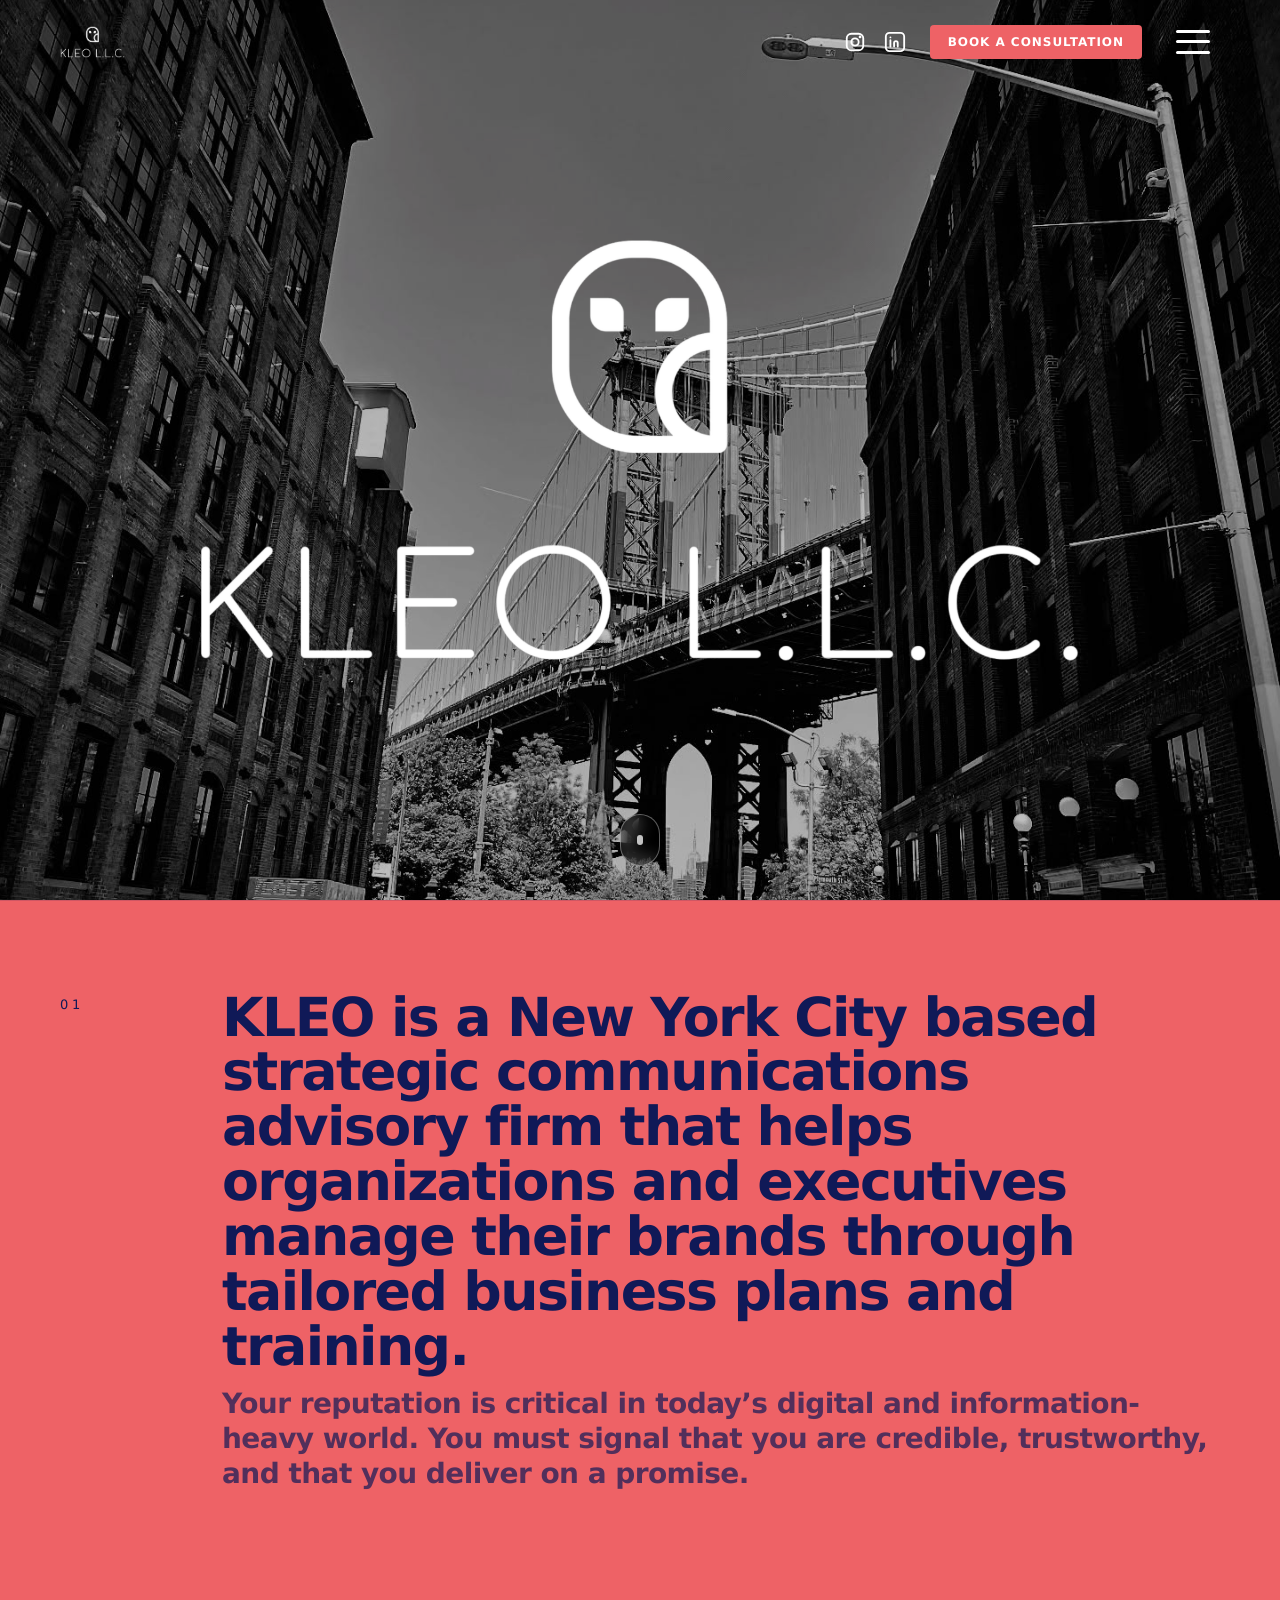
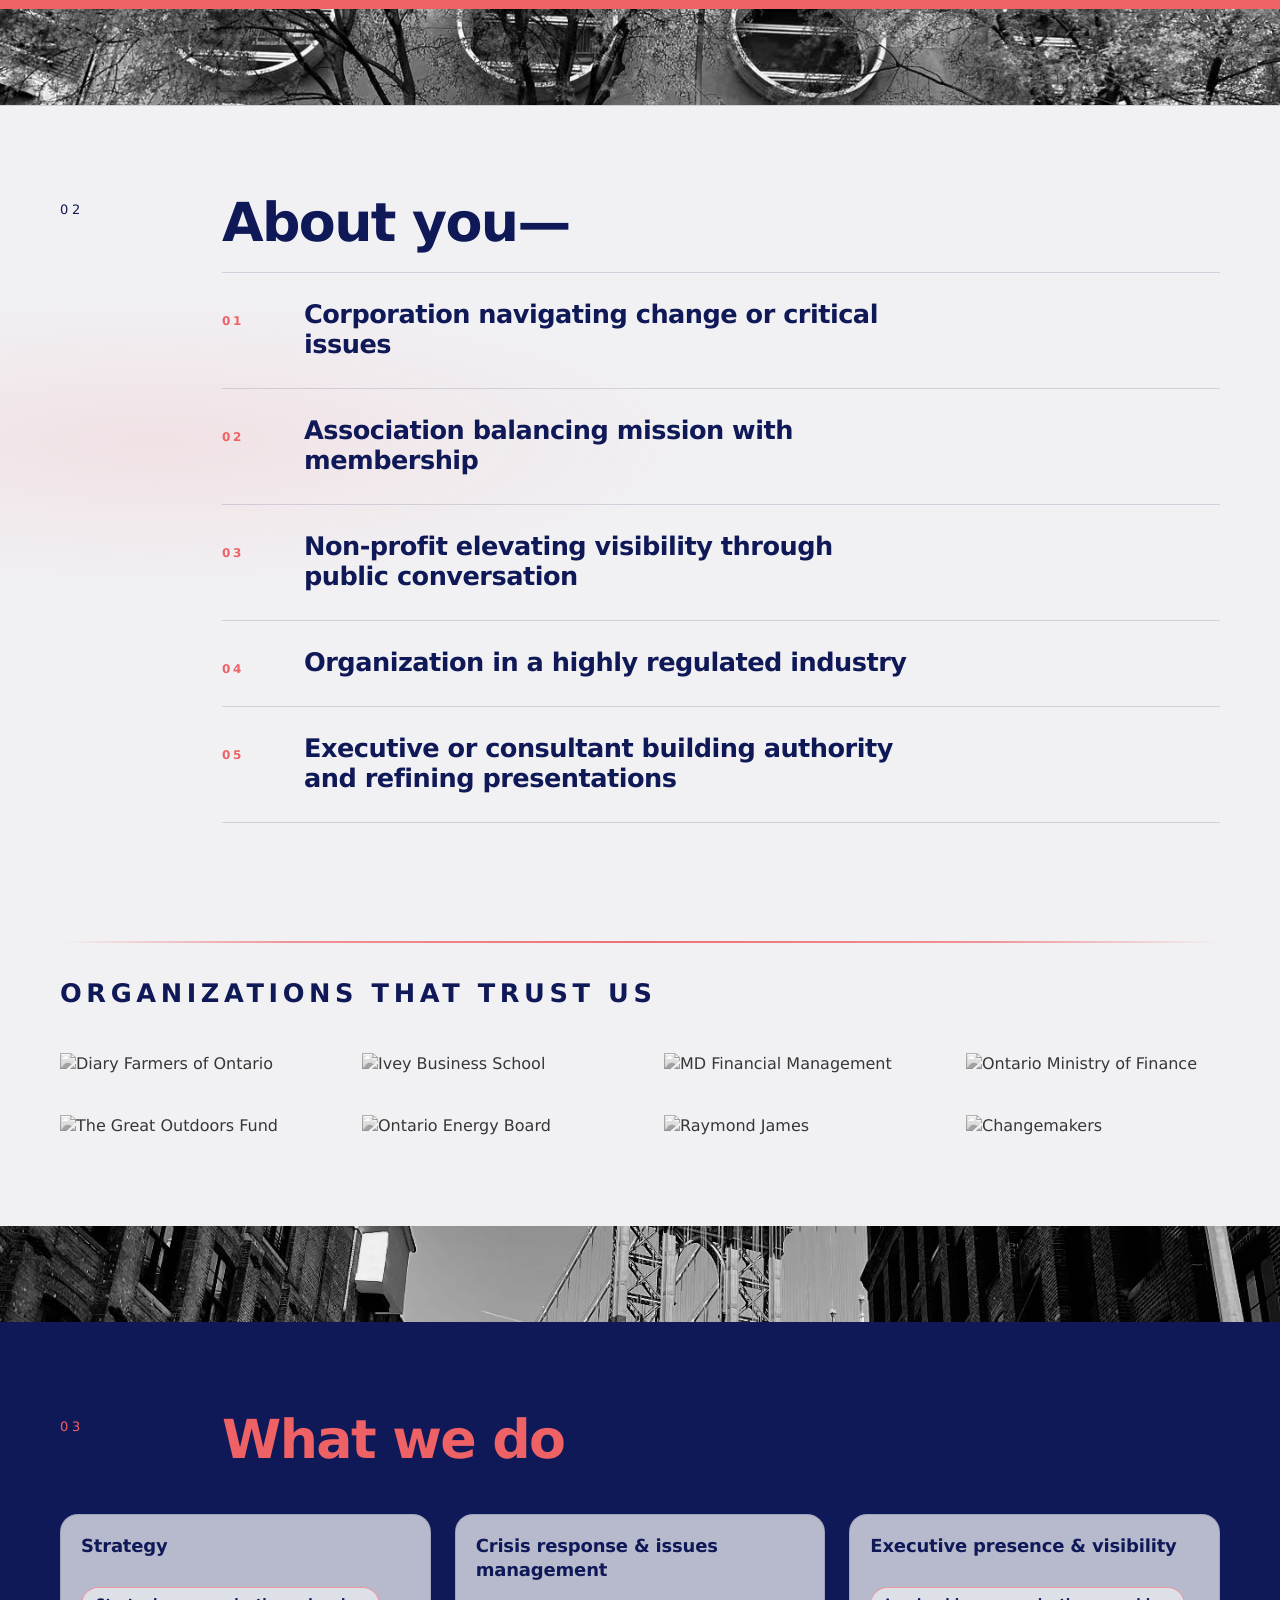
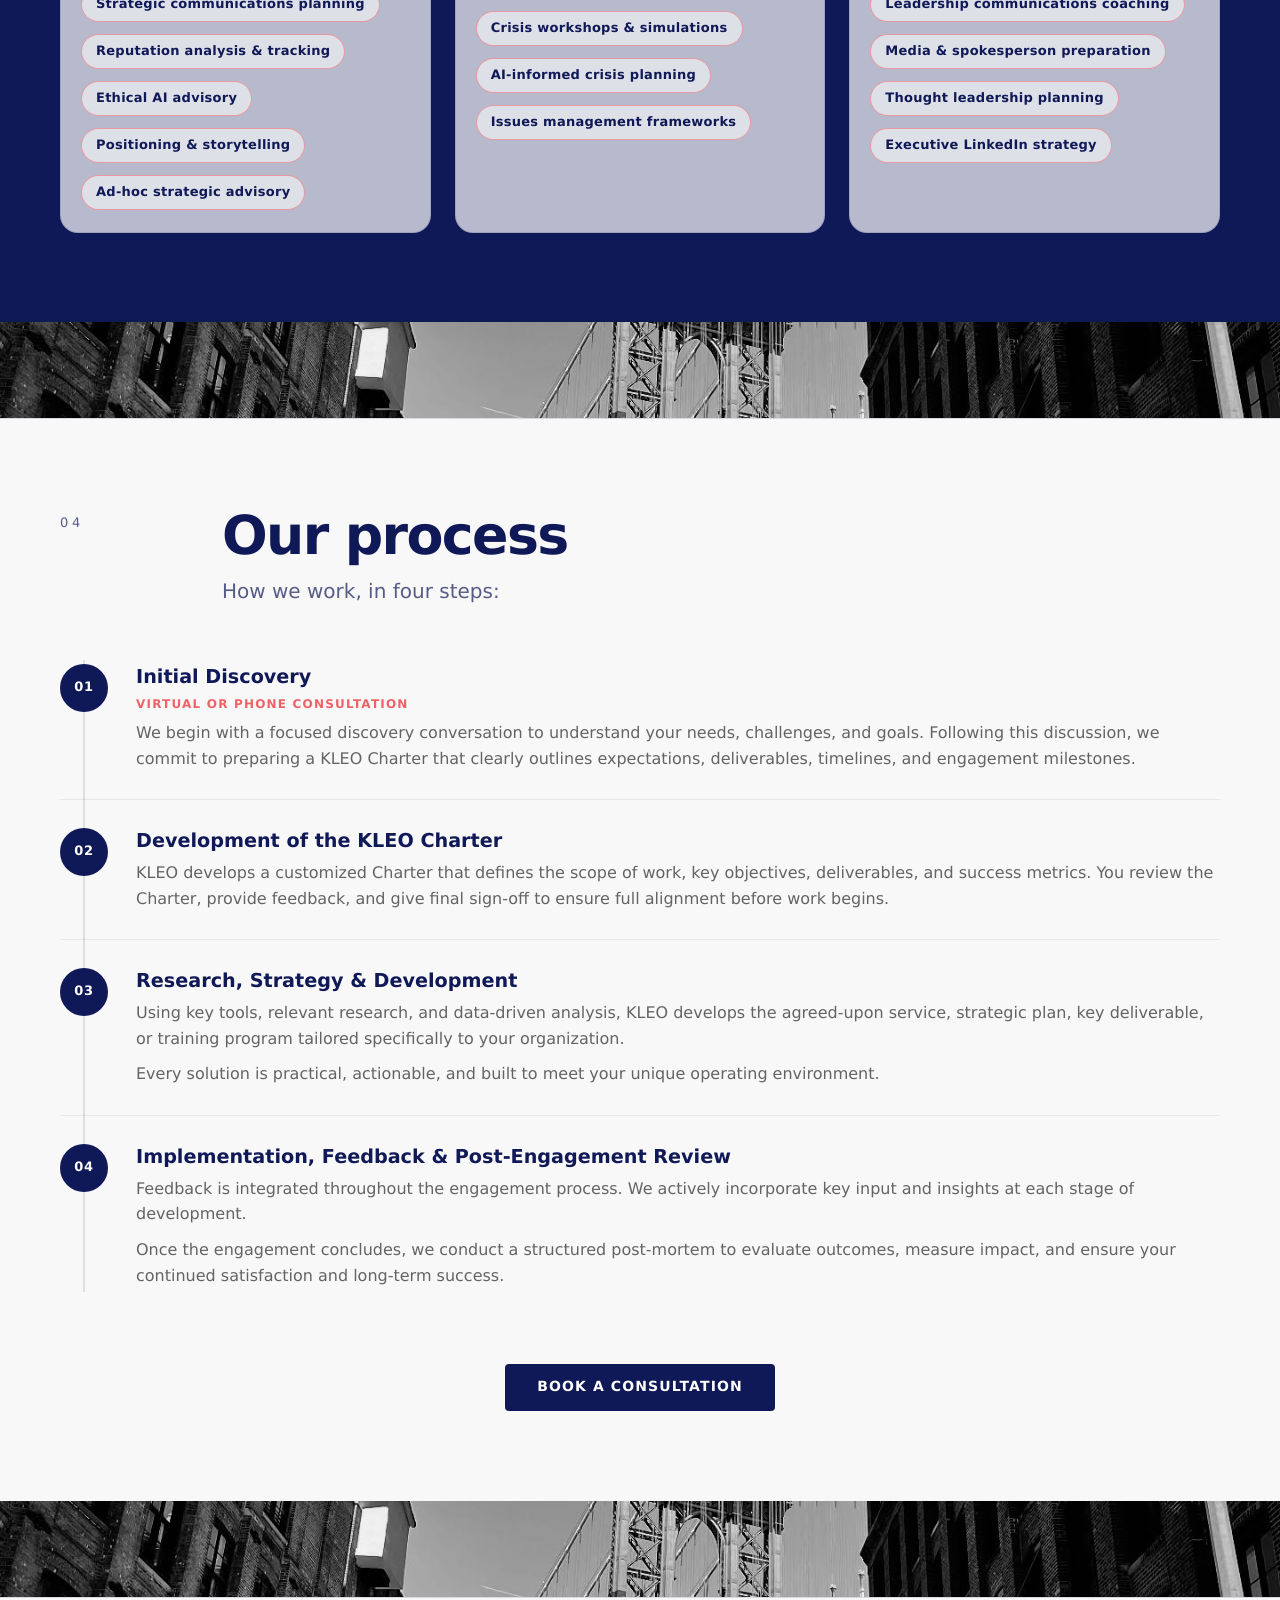
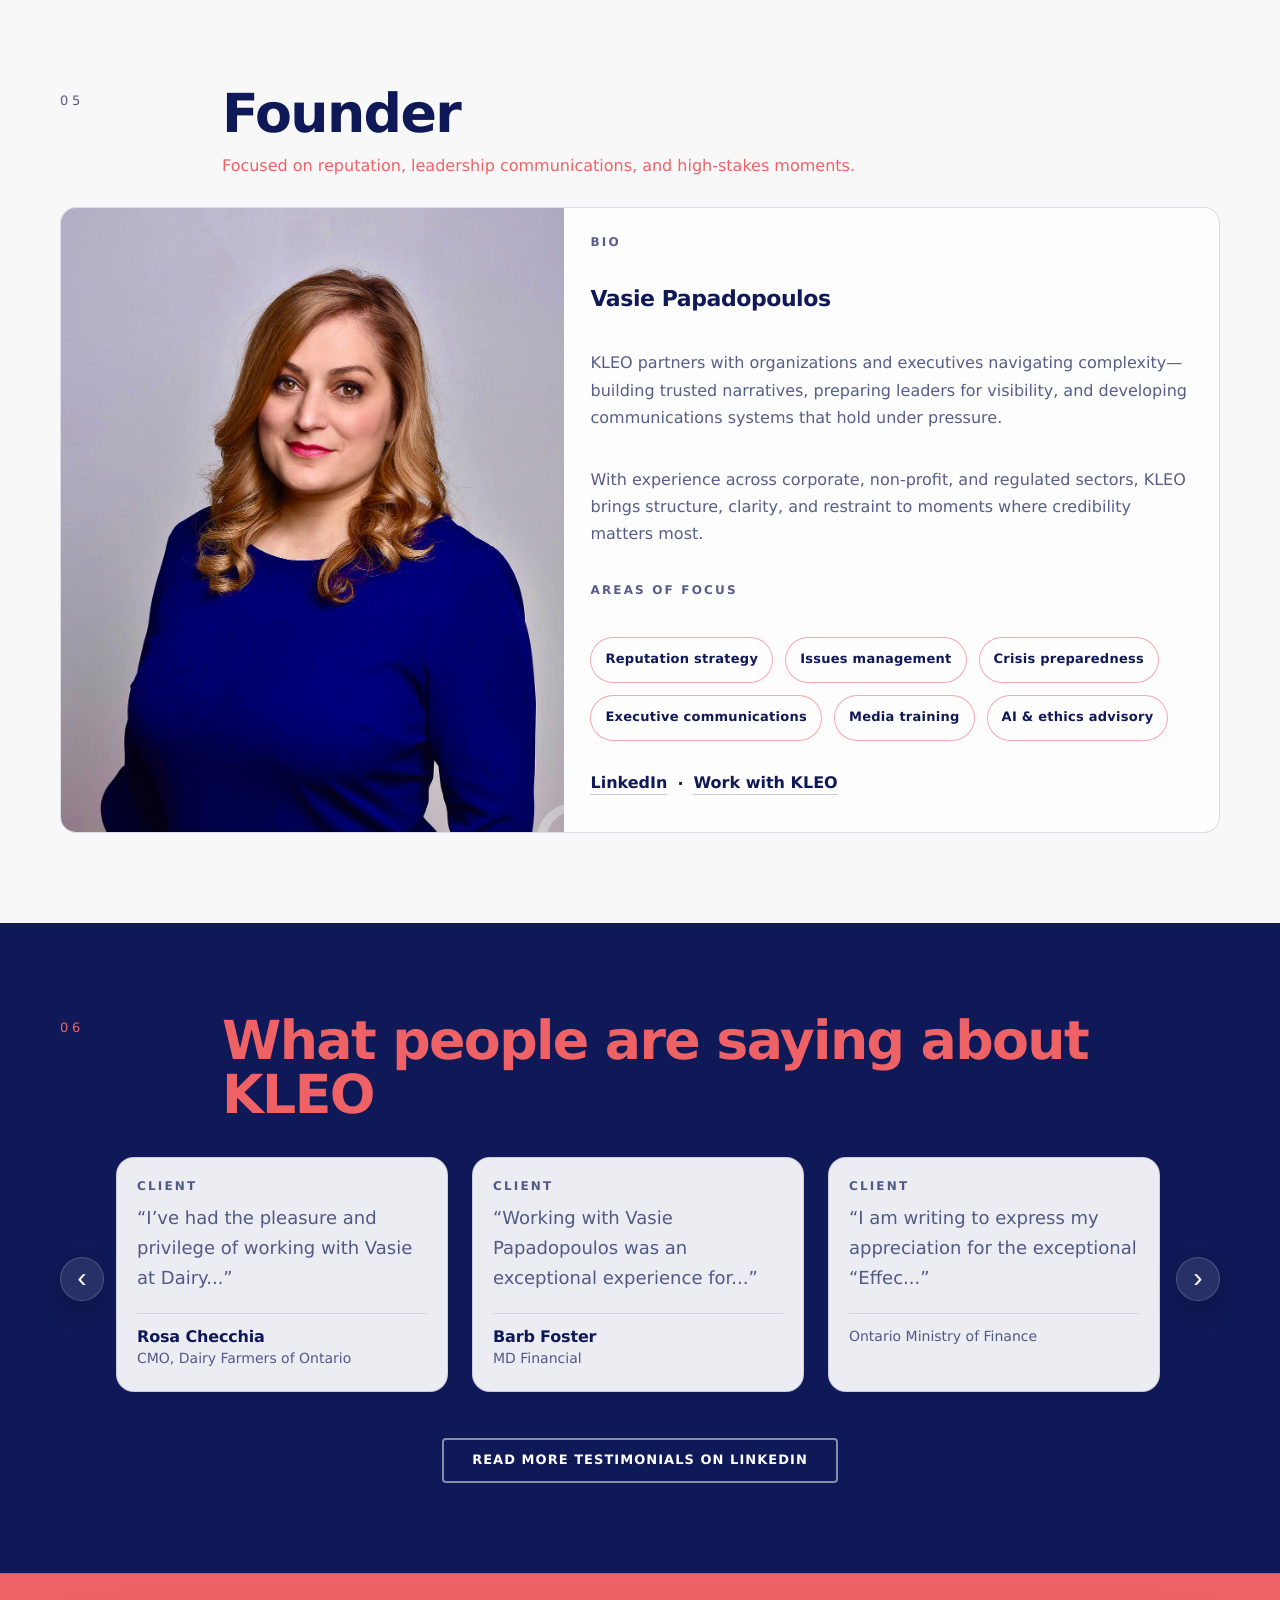
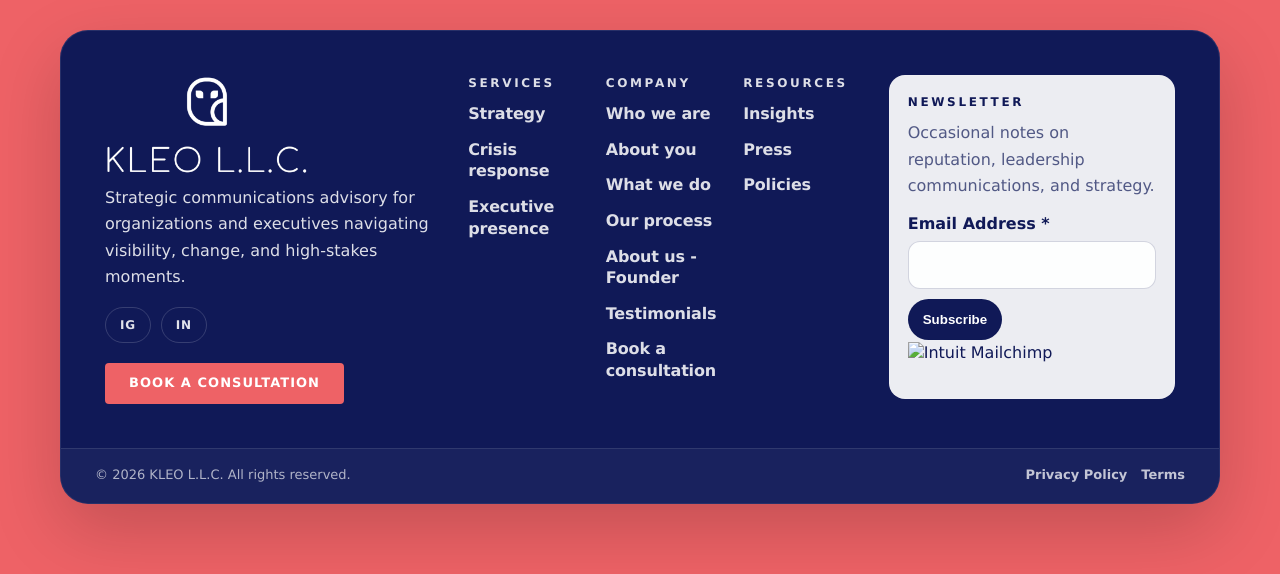
==== commit 3a4331b1: "Add consultation buttons to nav, menus, and footer; update testimonials; add LinkedIn CTA Co-Authore" ====
--- a/index.html
+++ b/index.html
@@ -76,6 +76,9 @@
                 </a>
               </div>
 
+              <!-- Book CTA -->
+              <a class="navConsultBtn" href="https://zcal.co/vasiepapadopoulos" target="_blank" rel="noopener">Book a consultation</a>
+
               <!-- Hamburger -->
               <button
                 class="menuBtn"
@@ -110,6 +113,8 @@
             <a href="#about-us-founder"><span>About us - Founder</span><span class="meta">05</span></a>
             <a href="#testimonials"><span>Testimonials</span><span class="meta">06</span></a>
           </nav>
+          <a class="menuConsultBtn" href="https://zcal.co/vasiepapadopoulos" target="_blank" rel="noopener">Book a consultation</a>
+
           <div class="menuLegal">
   <a href="./privacy-policy.html">Privacy Policy</a>
   <a href="./terms-of-service.html">Terms of Service</a>
@@ -344,7 +349,7 @@
       </ol>
 
       <div class="timelineCta">
-        <a class="btn" href="https://zcal.co/vasiepapadopoulos" target="_blank" rel="noopener">Click to book a consultation now.</a>
+        <a class="btn" href="https://zcal.co/vasiepapadopoulos" target="_blank" rel="noopener">Book a consultation</a>
       </div>
     </div>
   </section>
@@ -429,89 +434,71 @@
           <article class="shot tCard">
             <div class="cardBody">
               <div class="pill">Client</div>
-              <p class="tQuote">“KLEO helped us clarify the narrative and align leadership under pressure.”</p>
-              <div class="tMeta"><div class="tName">Name Surname</div><div class="tRole">Title, Organization</div></div>
+              <p class="tQuote">“I’ve had the pleasure and privilege of working with Vasie at Dairy...”</p>
+              <div class="tMeta"><div class="tName">Rosa Checchia</div><div class="tRole">CMO, Dairy Farmers of Ontario</div></div>
             </div>
           </article>
 
           <!-- 2 -->
           <article class="shot tCard">
             <div class="cardBody">
-              <div class="pill">Executive</div>
-              <p class="tQuote">“Practical, strategic, and calm. The coaching made our messaging sharper fast.”</p>
-              <div class="tMeta"><div class="tName">Name Surname</div><div class="tRole">Executive, Industry</div></div>
+              <div class="pill">Client</div>
+              <p class="tQuote">“Working with Vasie Papadopoulos was an exceptional experience for...”</p>
+              <div class="tMeta"><div class="tName">Barb Foster</div><div class="tRole">MD Financial</div></div>
             </div>
           </article>
 
           <!-- 3 -->
           <article class="shot tCard">
             <div class="cardBody">
-              <div class="pill">Partner</div>
-              <p class="tQuote">“A rare mix of rigor and taste. The work translated into better decisions.”</p>
-              <div class="tMeta"><div class="tName">Name Surname</div><div class="tRole">Partner, Firm</div></div>
+              <div class="pill">Client</div>
+              <p class="tQuote">“I am writing to express my appreciation for the exceptional “Effec...”</p>
+              <div class="tMeta"><div class="tName"></div><div class="tRole">Ontario Ministry of Finance</div></div>
             </div>
           </article>
 
           <!-- 4 -->
           <article class="shot tCard">
             <div class="cardBody">
-              <div class="pill">Non-profit</div>
-              <p class="tQuote">“KLEO elevated our visibility without compromising our mission or tone.”</p>
-              <div class="tMeta"><div class="tName">Name Surname</div><div class="tRole">Director, Non-profit</div></div>
+              <div class="pill">Client</div>
+              <p class="tQuote">“Vasie is a complete powerhouse. When she gets a vision in her mind...”</p>
+              <div class="tMeta"><div class="tName">Lorraine Gray</div><div class="tRole">Vice-President, Hydro One</div></div>
             </div>
           </article>
 
           <!-- 5 -->
           <article class="shot tCard">
             <div class="cardBody">
-              <div class="pill">Regulated</div>
-              <p class="tQuote">“They built a framework our team could actually use—clear, durable, repeatable.”</p>
-              <div class="tMeta"><div class="tName">Name Surname</div><div class="tRole">Comms Lead, Sector</div></div>
+              <div class="pill">Vendor</div>
+              <p class="tQuote">“I worked with Vasie when she was one of my clients. She is one of...”</p>
+              <div class="tMeta"><div class="tName">Gregory Jack</div><div class="tRole">SVP, Ipsos</div></div>
             </div>
           </article>
 
           <!-- 6 -->
           <article class="shot tCard">
             <div class="cardBody">
-              <div class="pill">Founder</div>
-              <p class="tQuote">“The positioning work made our story coherent and credible across audiences.”</p>
-              <div class="tMeta"><div class="tName">Name Surname</div><div class="tRole">Founder, Company</div></div>
+              <div class="pill">Client</div>
+              <p class="tQuote">“Vasie is brilliant, beautiful, and so much more. She gave the ini...”</p>
+              <div class="tMeta"><div class="tName">Lori McCullough</div><div class="tRole">CEO, The Great Outdoors Fund</div></div>
             </div>
           </article>
 
           <!-- 7 -->
           <article class="shot tCard">
             <div class="cardBody">
-              <div class="pill">Training</div>
-              <p class="tQuote">“The simulation was intense—in the best way. We’re genuinely prepared now.”</p>
-              <div class="tMeta"><div class="tName">Name Surname</div><div class="tRole">VP, Organization</div></div>
+              <div class="pill">Client</div>
+              <p class="tQuote">“ Vasie is one of the most passionate and determined individuals I h...”</p>
+              <div class="tMeta"><div class="tName">Larysa Woloszansky</div><div class="tRole"></div></div>
             </div>
           </article>
 
           <!-- 8 -->
           <article class="shot tCard">
             <div class="cardBody">
-              <div class="pill">Board</div>
-              <p class="tQuote">“They brought clarity to sensitive decisions and kept everyone aligned.”</p>
-              <div class="tMeta"><div class="tName">Name Surname</div><div class="tRole">Board Member</div></div>
-            </div>
-          </article>
-
-          <!-- 9 -->
-          <article class="shot tCard">
-            <div class="cardBody">
-              <div class="pill">Comms</div>
-              <p class="tQuote">“A smart partner who improves the work and makes the team better.”</p>
-              <div class="tMeta"><div class="tName">Name Surname</div><div class="tRole">Head of Comms</div></div>
-            </div>
-          </article>
-
-          <!-- 10 -->
-          <article class="shot tCard">
-            <div class="cardBody">
-              <div class="pill">Strategy</div>
-              <p class="tQuote">“Strong counsel, fast execution, and excellent judgment in high-stakes moments.”</p>
-              <div class="tMeta"><div class="tName">Name Surname</div><div class="tRole">Advisor, Firm</div></div>
+              <div class="pill">Client</div>
+              <p class="tQuote">“I hired Vasie, bringing her over from Canada to Switzerland, in or...”</p>
+              <div class="tMeta"><div class="tName">Morgan Rees</div><div class="tRole">PMI</div></div>
             </div>
           </article>
         </div>
@@ -519,6 +506,10 @@
         <button class="stripBtn" type="button" data-strip-next aria-label="Next testimonial">
           <span aria-hidden="true">›</span>
         </button>
+      </div>
+
+      <div class="tCta">
+        <a class="tCtaBtn" href="https://www.linkedin.com/in/vasiepapadopoulos/details/recommendations/?detailScreenTabIndex=0" target="_blank" rel="noopener">Read more testimonials on LinkedIn</a>
       </div>
     </div>
   </section>
@@ -545,6 +536,8 @@
               IN
             </a>
           </div>
+
+          <a class="footerConsultBtn" href="https://zcal.co/vasiepapadopoulos" target="_blank" rel="noopener">Book a consultation</a>
         </div>
 
         <!-- Link columns -->
@@ -564,7 +557,7 @@
             <a href="#our-process">Our process</a>
             <a href="#about-us-founder">About us - Founder</a>
             <a href="#testimonials">Testimonials</a>
-            <a href="#book-a-consultation">Book a consultation</a>
+            <a href="https://zcal.co/vasiepapadopoulos" target="_blank" rel="noopener">Book a consultation</a>
           </div>
 
           <div class="footerCol">
--- a/styles.css
+++ b/styles.css
@@ -139,6 +139,30 @@
   display:flex;
   align-items:center;
   gap:24px;
+}
+
+.navConsultBtn{
+  display: inline-block;
+  padding: 9px 18px;
+  background: #ee6266;
+  color: #fff;
+  text-decoration: none;
+  font-size: 12px;
+  font-weight: 700;
+  letter-spacing: .08em;
+  text-transform: uppercase;
+  border-radius: 4px;
+  white-space: nowrap;
+  transition: opacity .2s ease, transform .2s ease;
+}
+.navConsultBtn:hover{
+  opacity: .85;
+  transform: translateY(-1px);
+}
+
+/* Hide on small screens to avoid crowding the nav */
+@media (max-width: 640px){
+  .navConsultBtn{ display: none; }
 }
 
 .socialIcons{
@@ -743,6 +767,29 @@
   display:grid;
   gap:2px;
 }
+
+.tCta{
+  margin-top: 32px;
+  text-align: center;
+}
+.tCtaBtn{
+  display: inline-block;
+  padding: 12px 28px;
+  border: 2px solid rgba(255,255,255,.5);
+  color: #fff;
+  text-decoration: none;
+  font-size: 13px;
+  font-weight: 700;
+  letter-spacing: .08em;
+  text-transform: uppercase;
+  border-radius: 4px;
+  transition: opacity .2s ease, transform .2s ease, border-color .2s ease;
+}
+.tCtaBtn:hover{
+  opacity: .85;
+  transform: translateY(-2px);
+  border-color: rgba(255,255,255,.8);
+}
 .tName{
   font-weight:800;
   letter-spacing:-.01em;
@@ -881,6 +928,25 @@
   border-color: rgba(255,255,255,.26);
 }
 
+.footerConsultBtn{
+  display: inline-block;
+  margin-top: 20px;
+  padding: 12px 24px;
+  background: #ee6266;
+  color: #fff;
+  text-decoration: none;
+  font-size: 13px;
+  font-weight: 700;
+  letter-spacing: .08em;
+  text-transform: uppercase;
+  border-radius: 4px;
+  transition: opacity .2s ease, transform .2s ease;
+}
+.footerConsultBtn:hover{
+  opacity: .85;
+  transform: translateY(-2px);
+}
+
 .footerCols{
   display:grid;
   gap:18px;
@@ -1330,6 +1396,23 @@
 /* ======================================================
    Overlay Menu – Legal Links
    ====================================================== */
+
+.menuConsultBtn{
+  display: block;
+  margin-top: 32px;
+  padding: 14px 24px;
+  background: #ee6266;
+  color: #fff;
+  text-decoration: none;
+  font-size: 13px;
+  font-weight: 700;
+  letter-spacing: .08em;
+  text-transform: uppercase;
+  border-radius: 4px;
+  text-align: center;
+  transition: opacity .2s ease;
+}
+.menuConsultBtn:hover{ opacity: .85; }
 
 .menuLegal{
   margin-top: auto;             /* pushes to bottom */
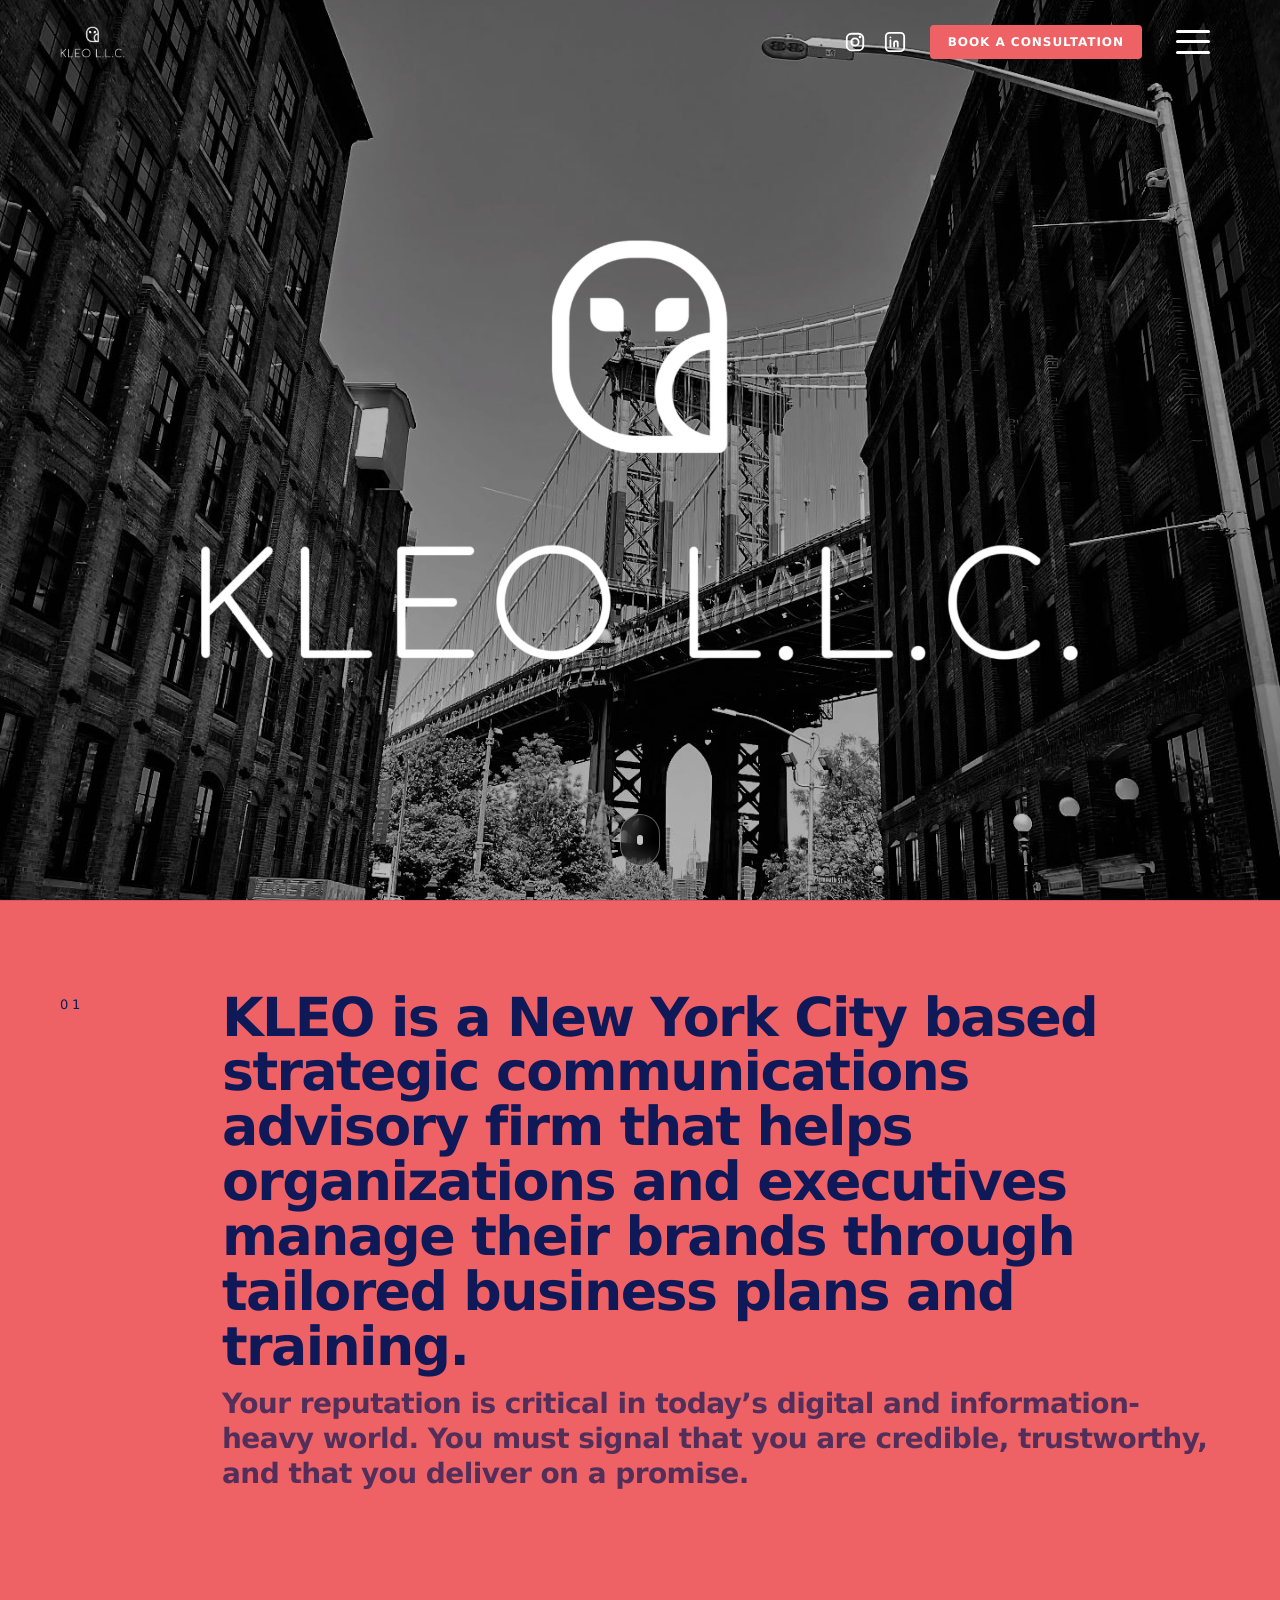
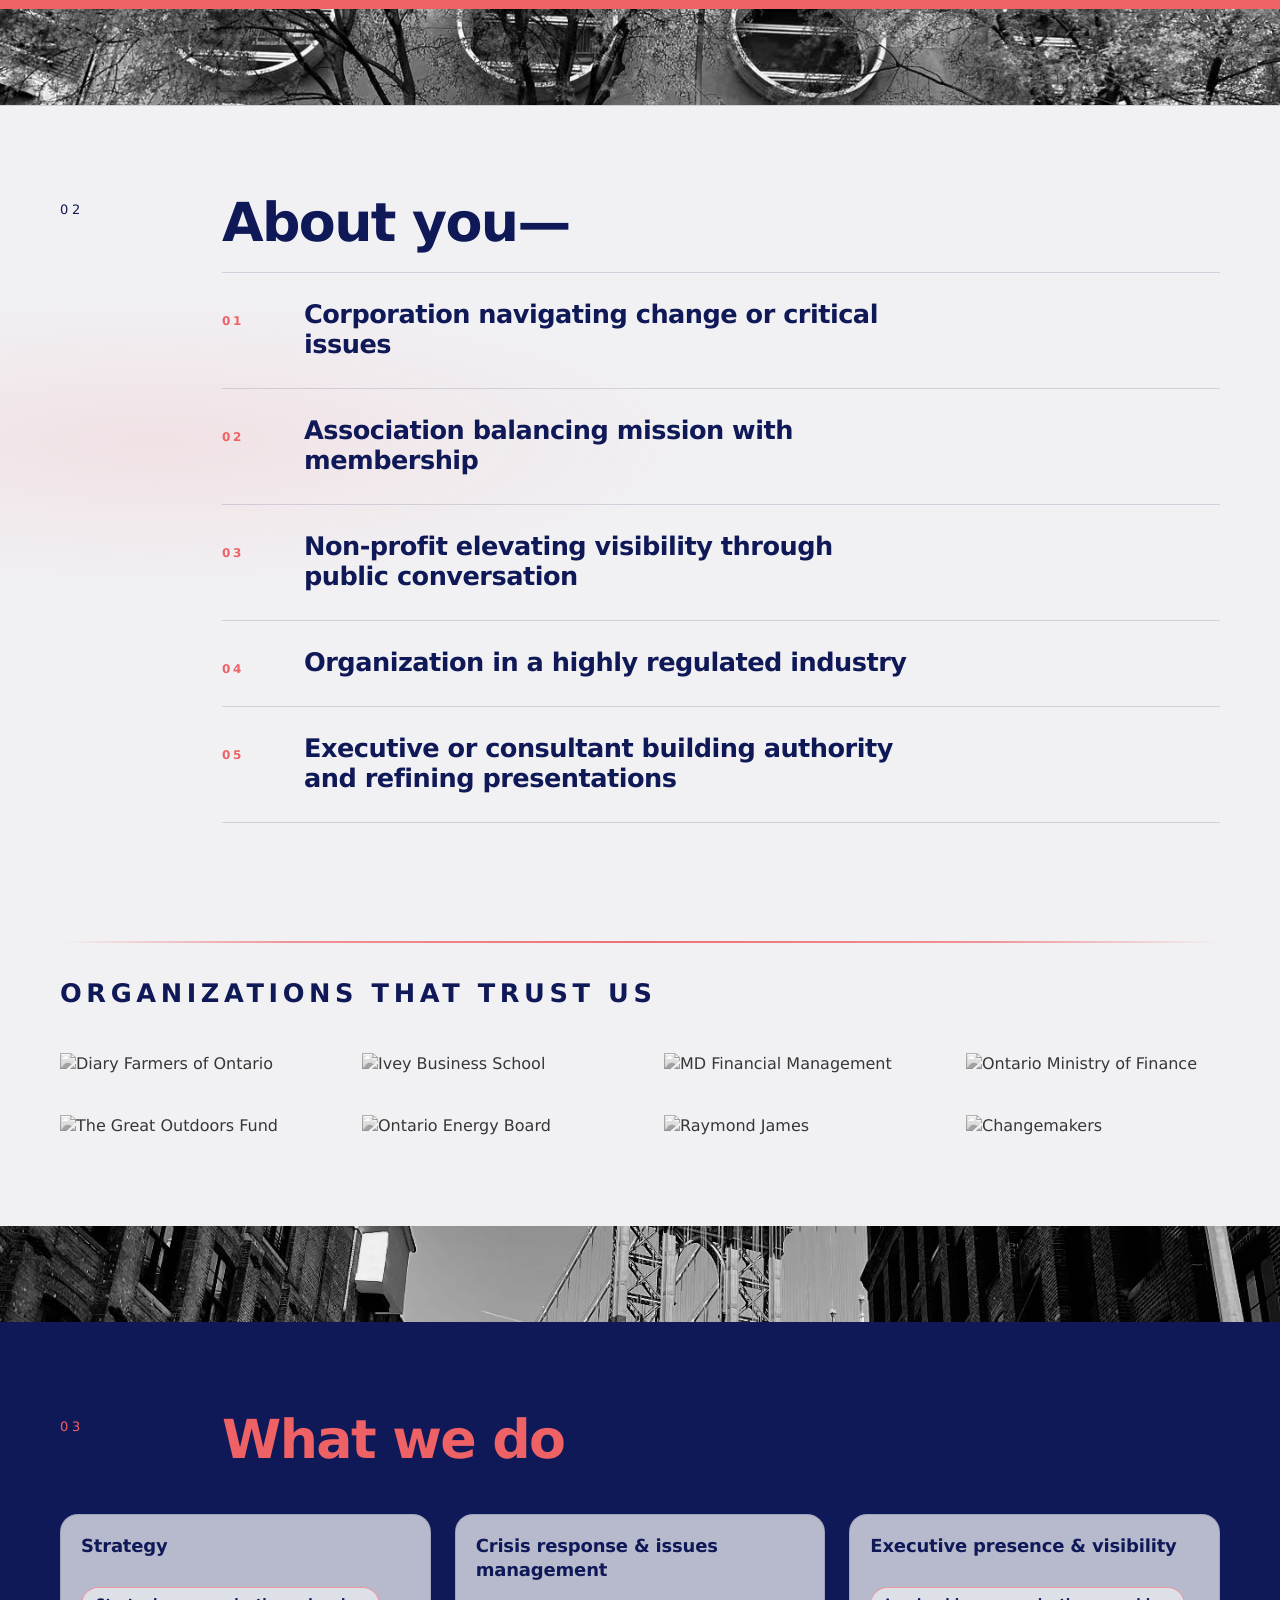
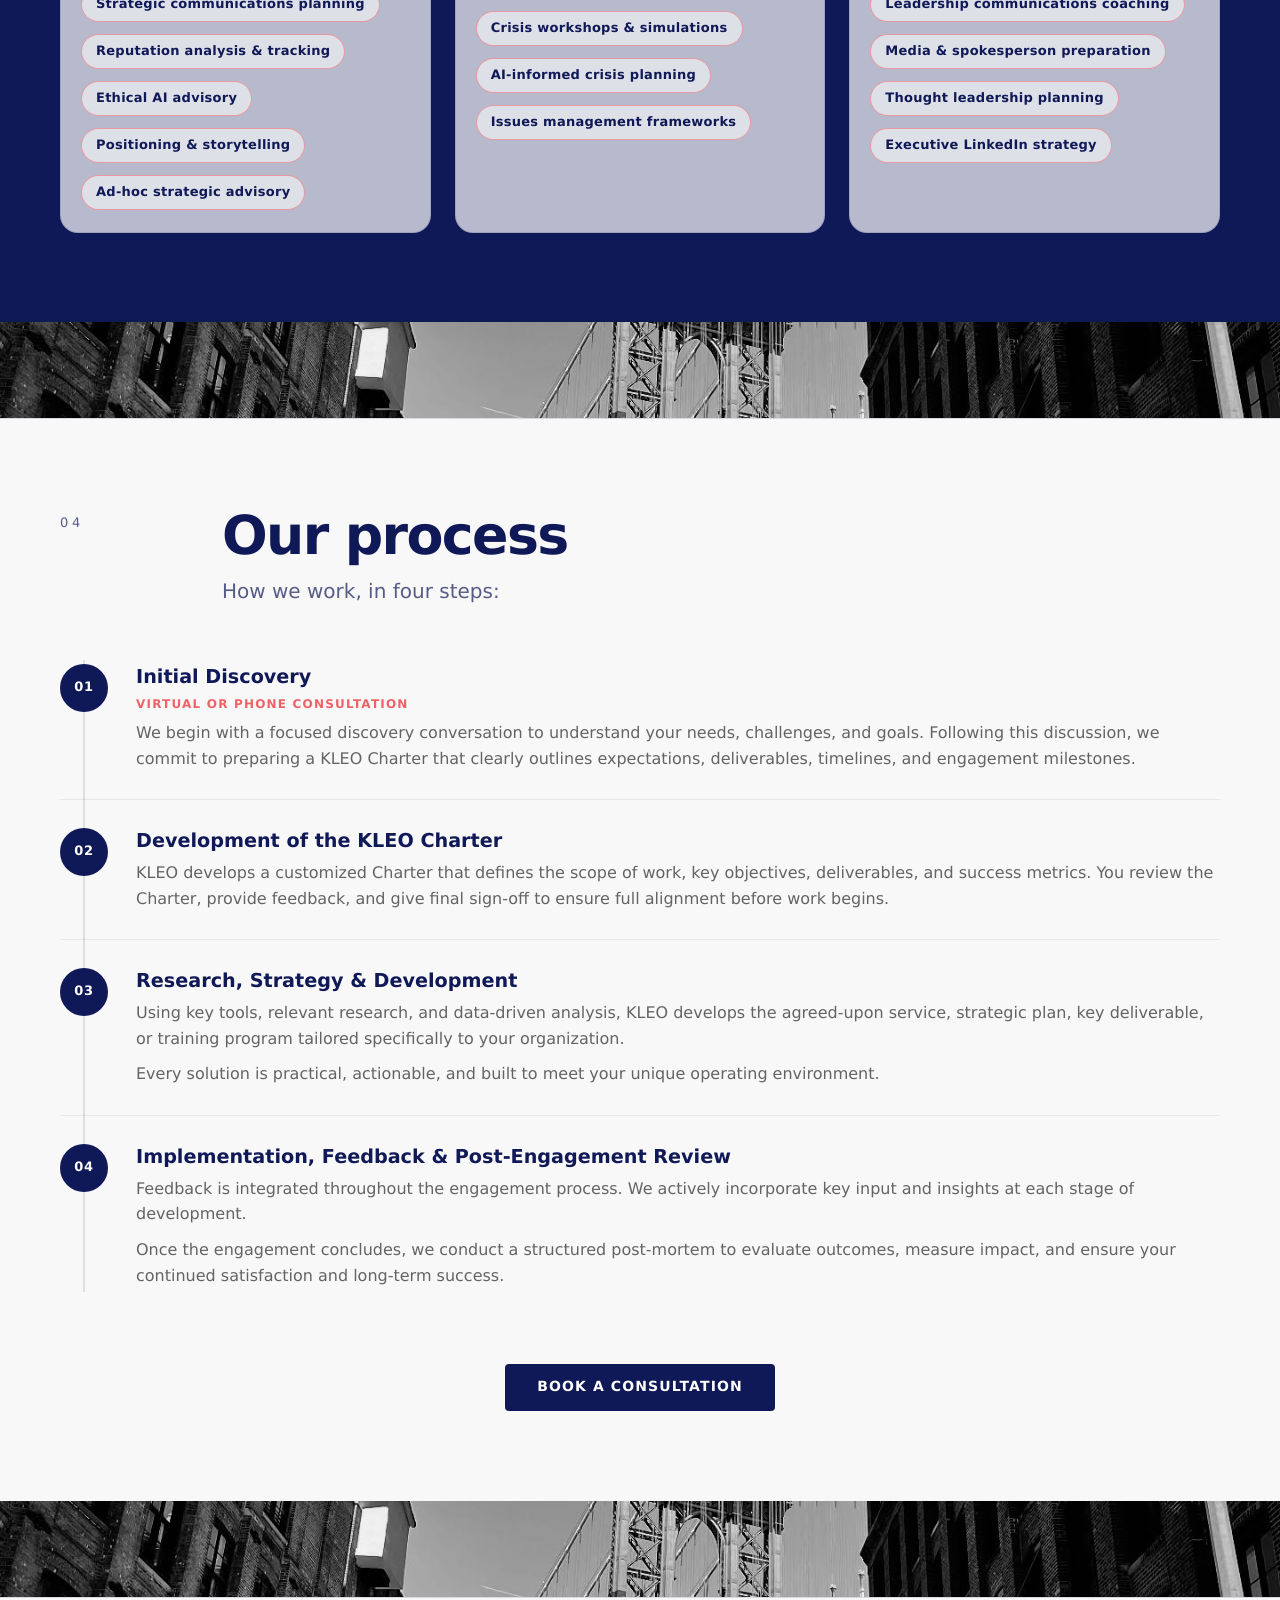
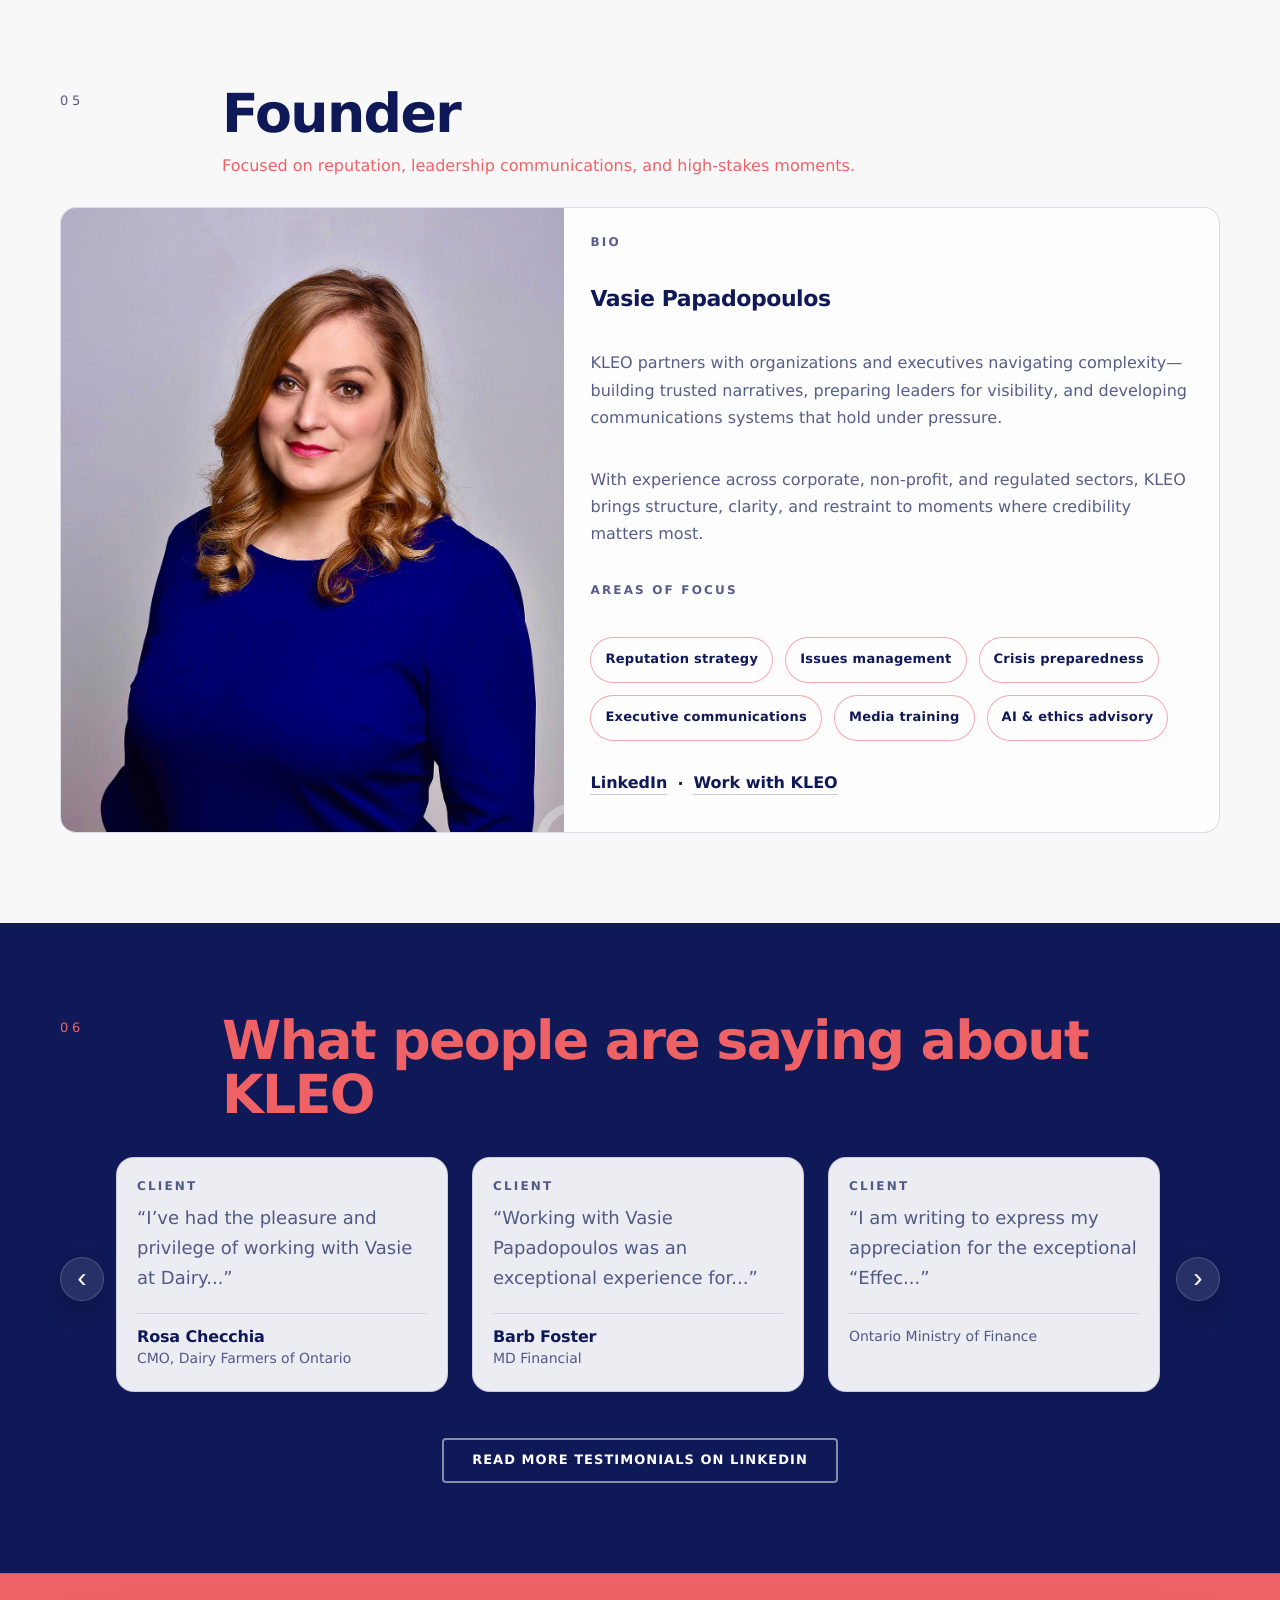
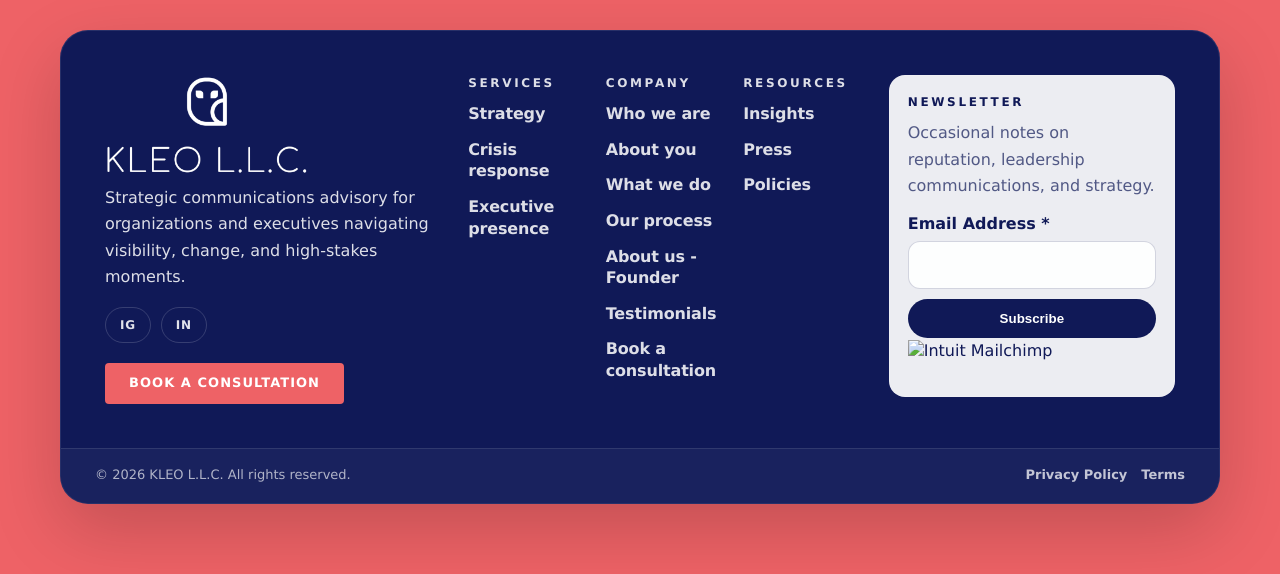
==== commit 81876f79: "Fix subscribe button text alignment and relink Work with KLEO Co-Authored-By: Claude Sonnet 4.6 <nor" ====
--- a/index.html
+++ b/index.html
@@ -407,7 +407,7 @@
               LinkedIn
             </a>
             <span aria-hidden="true">·</span>
-            <a class="quietLink" href="#contact">Work with KLEO</a>
+            <a class="quietLink" href="https://zcal.co/vasiepapadopoulos" target="_blank" rel="noopener">Work with KLEO</a>
           </div>
         </div>
       </div>
--- a/styles.css
+++ b/styles.css
@@ -1043,6 +1043,11 @@
   background: var(--ink) !important;
   color: #fff !important;
   font-weight: 900 !important;
+  text-align: center !important;
+  line-height: 1 !important;
+  vertical-align: middle !important;
+  display: block !important;
+  width: 100% !important;
   cursor:pointer;
 }
 .footerNewsletter input[type="submit"]:hover,
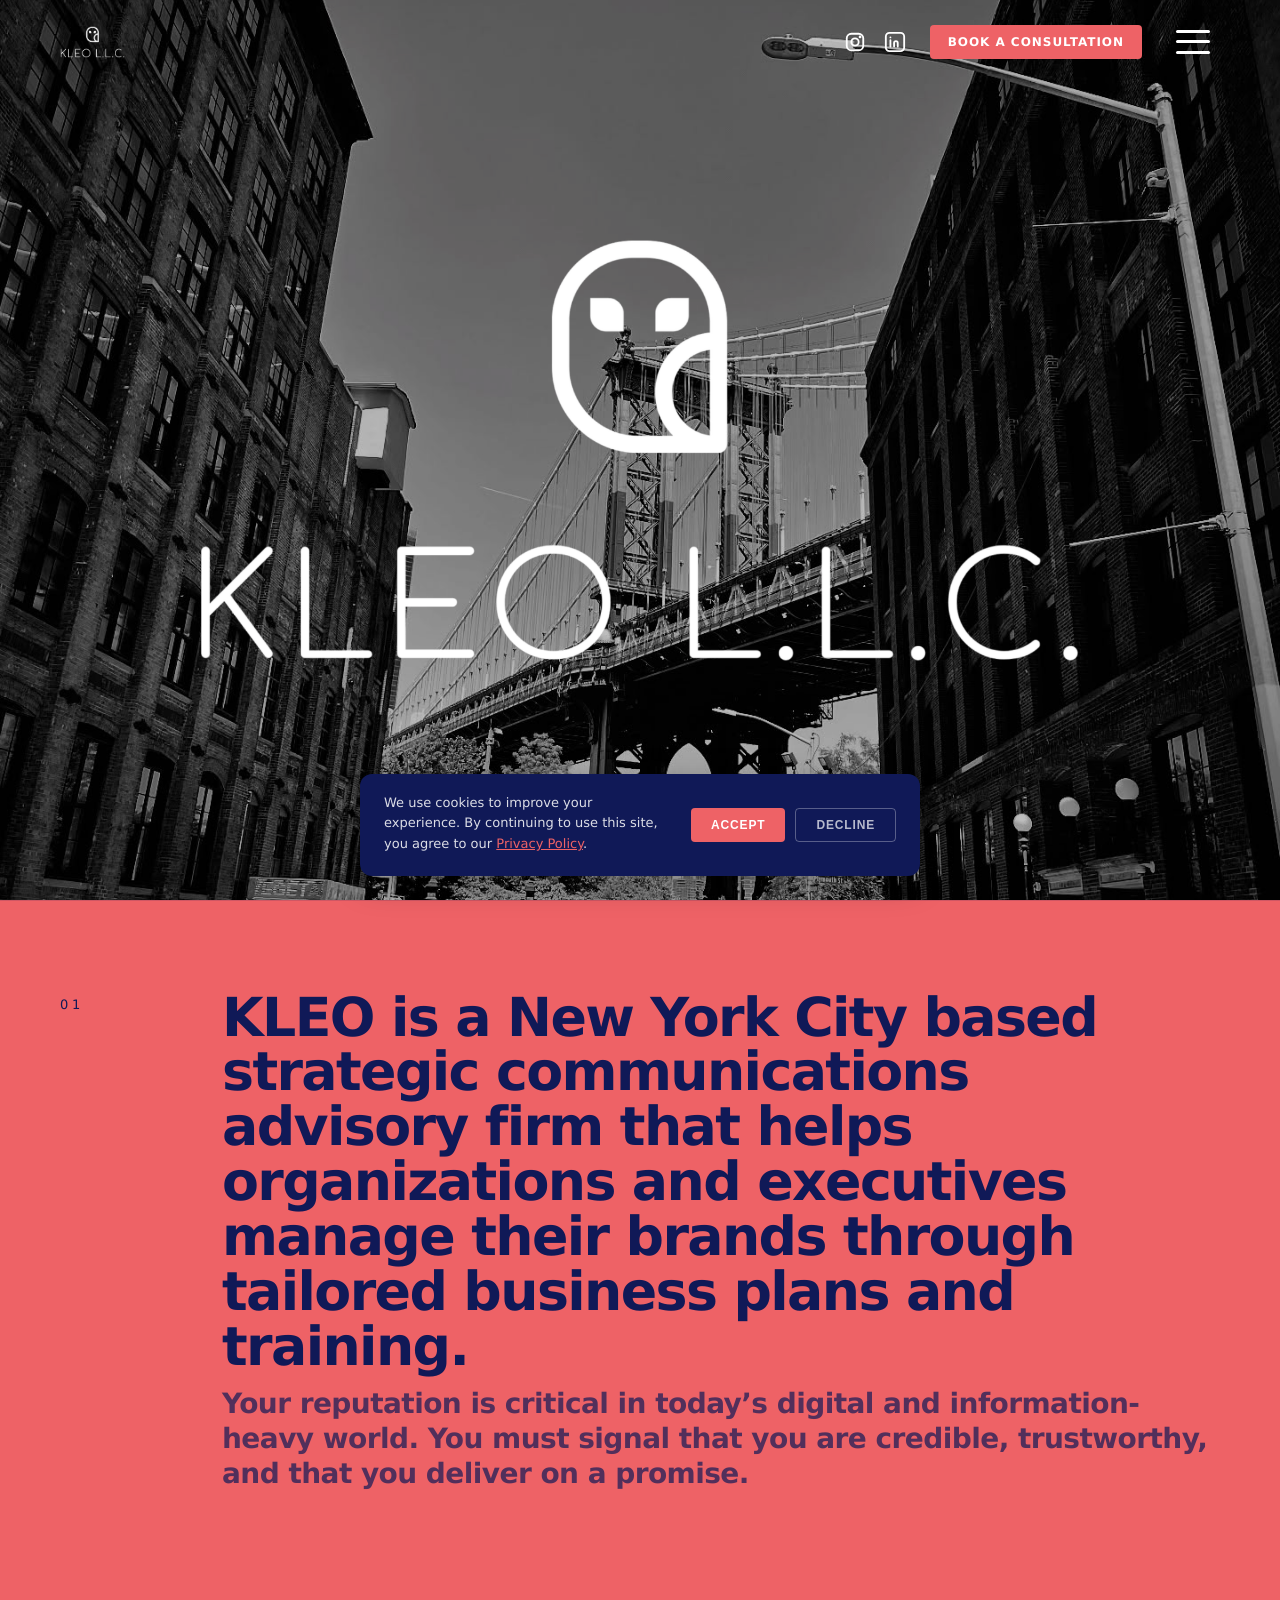
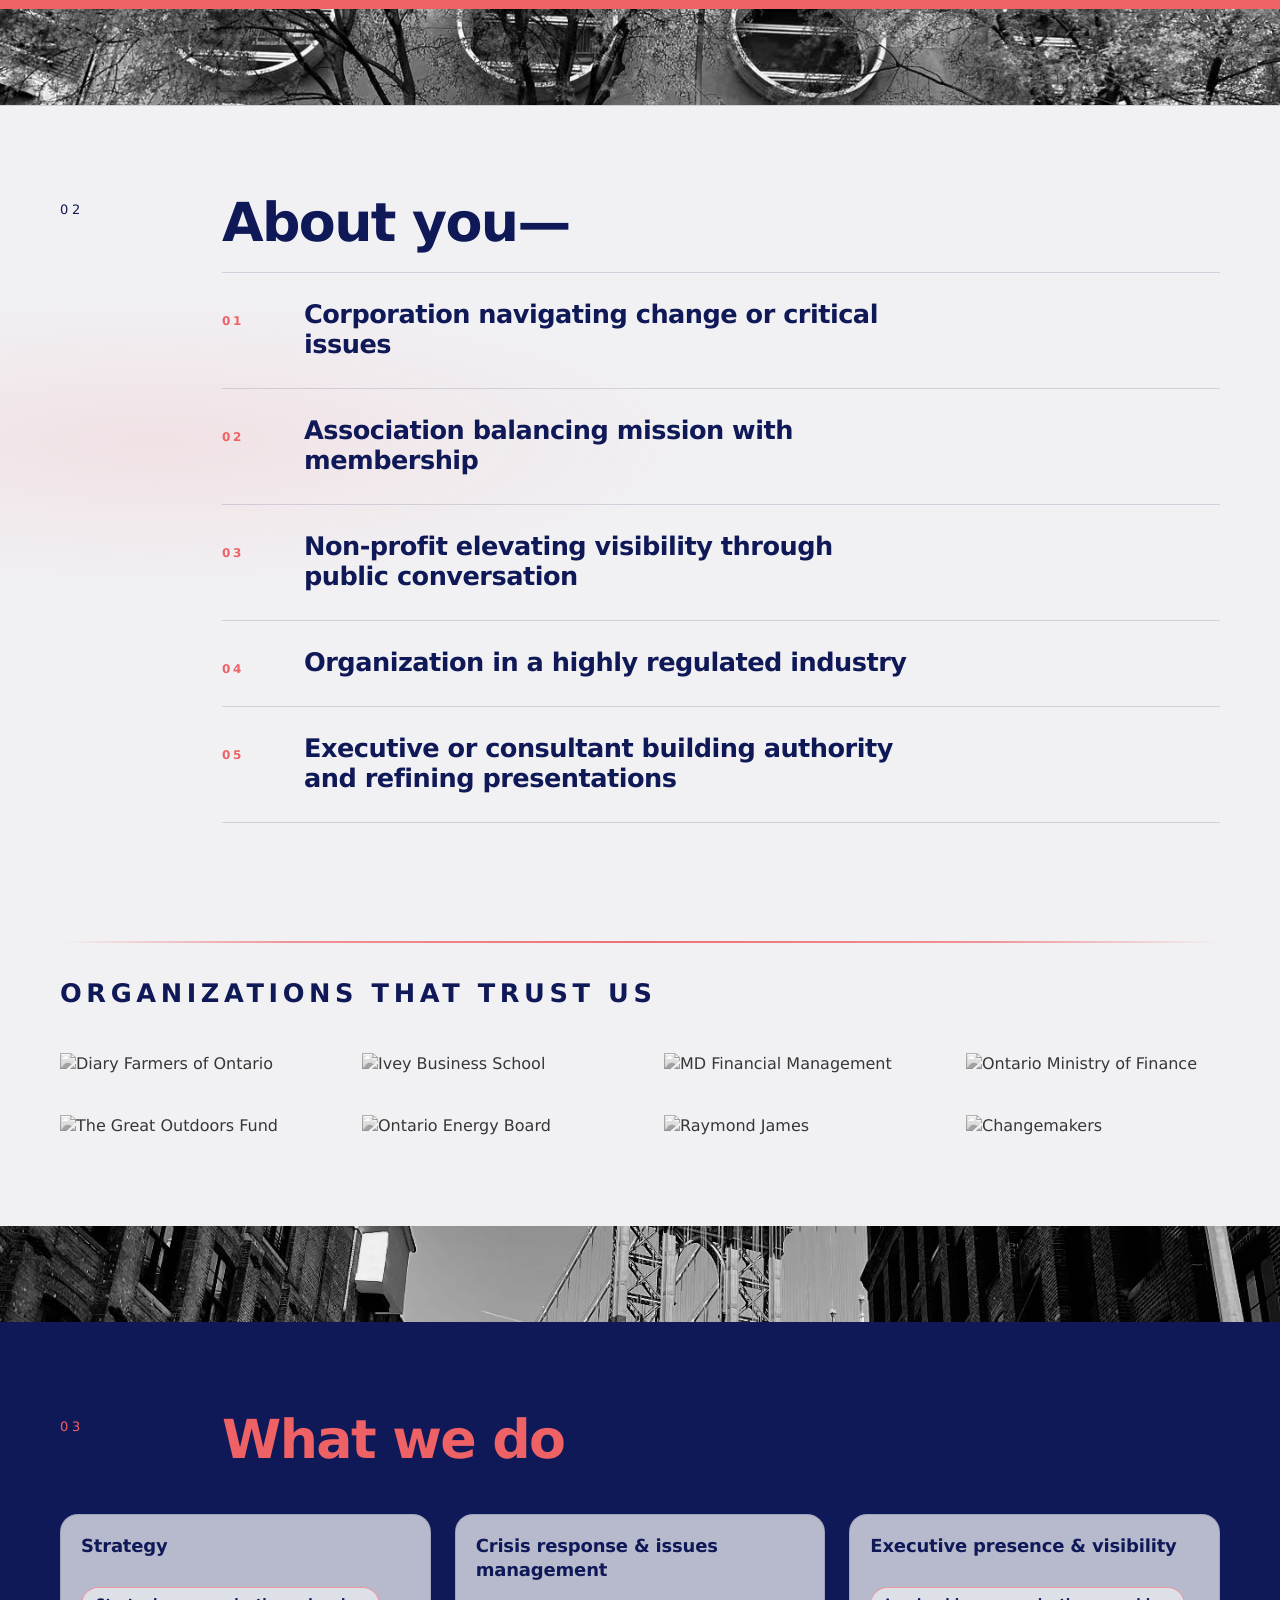
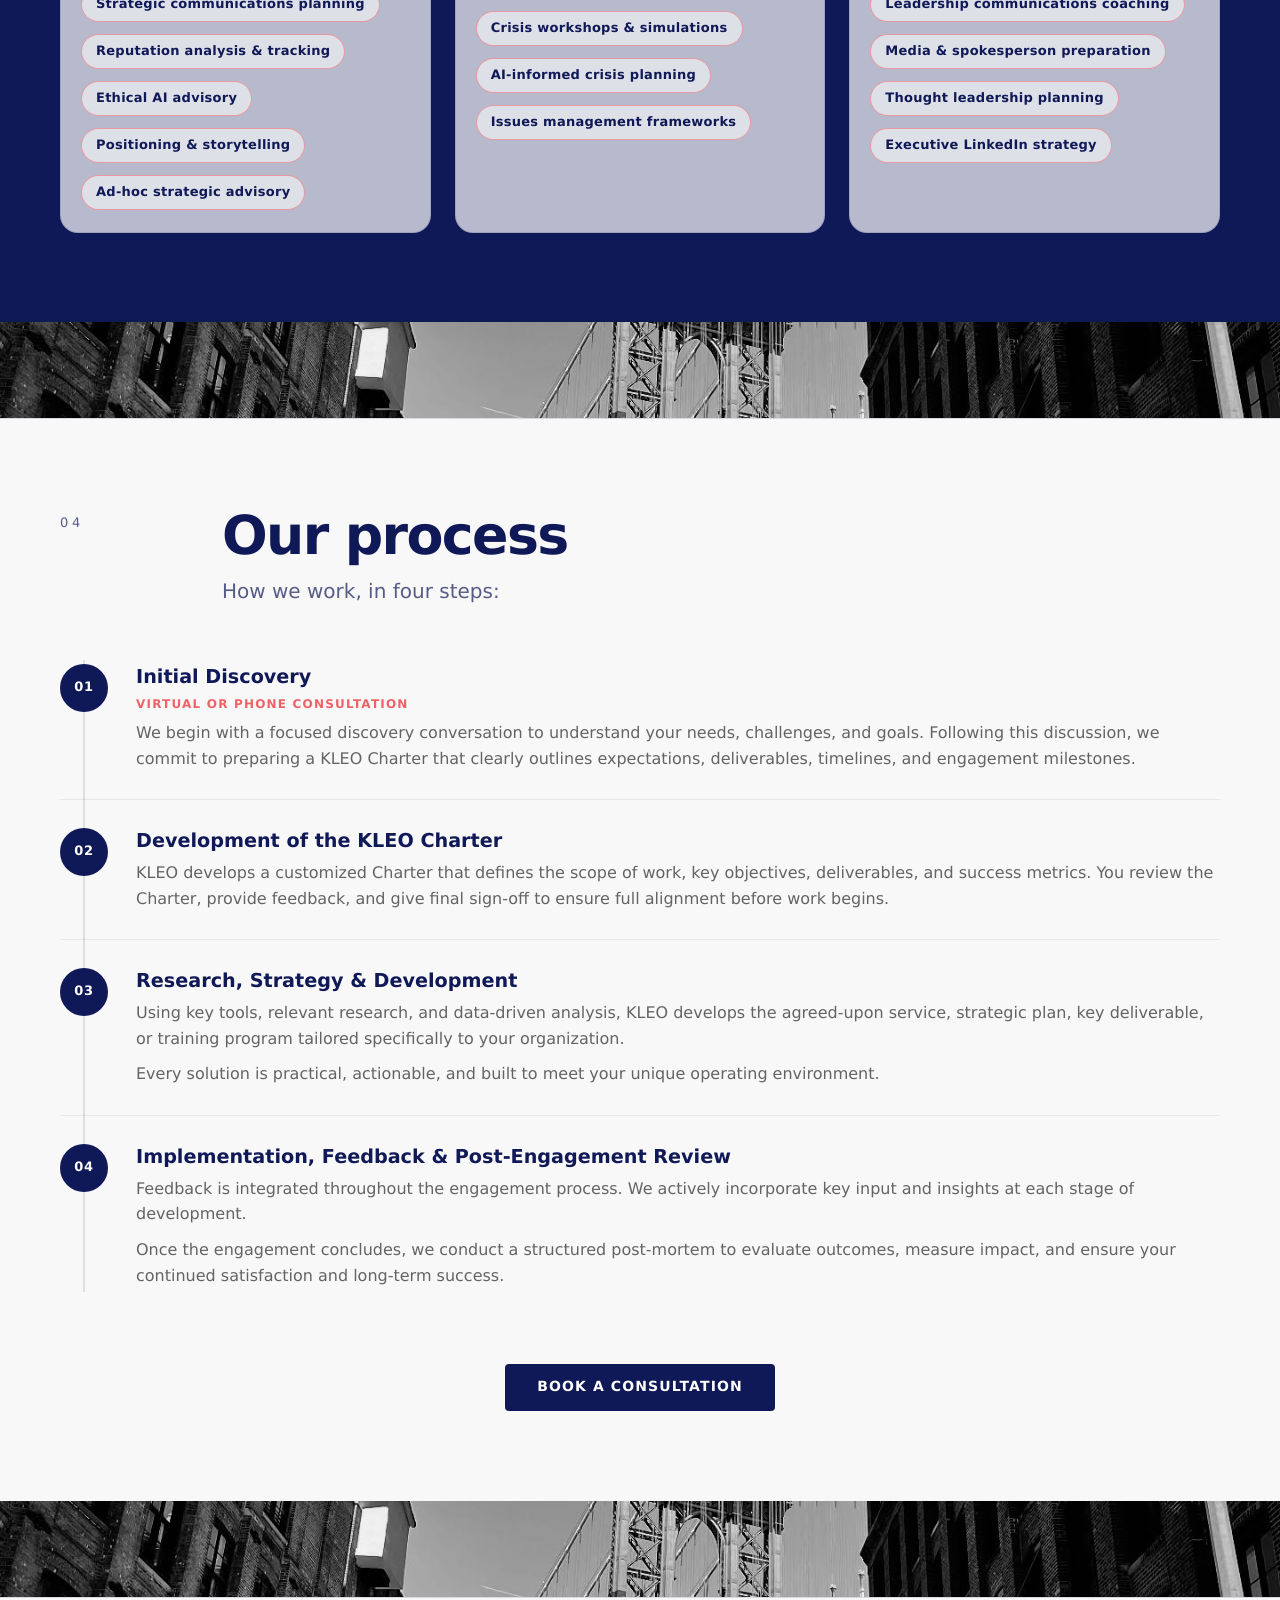
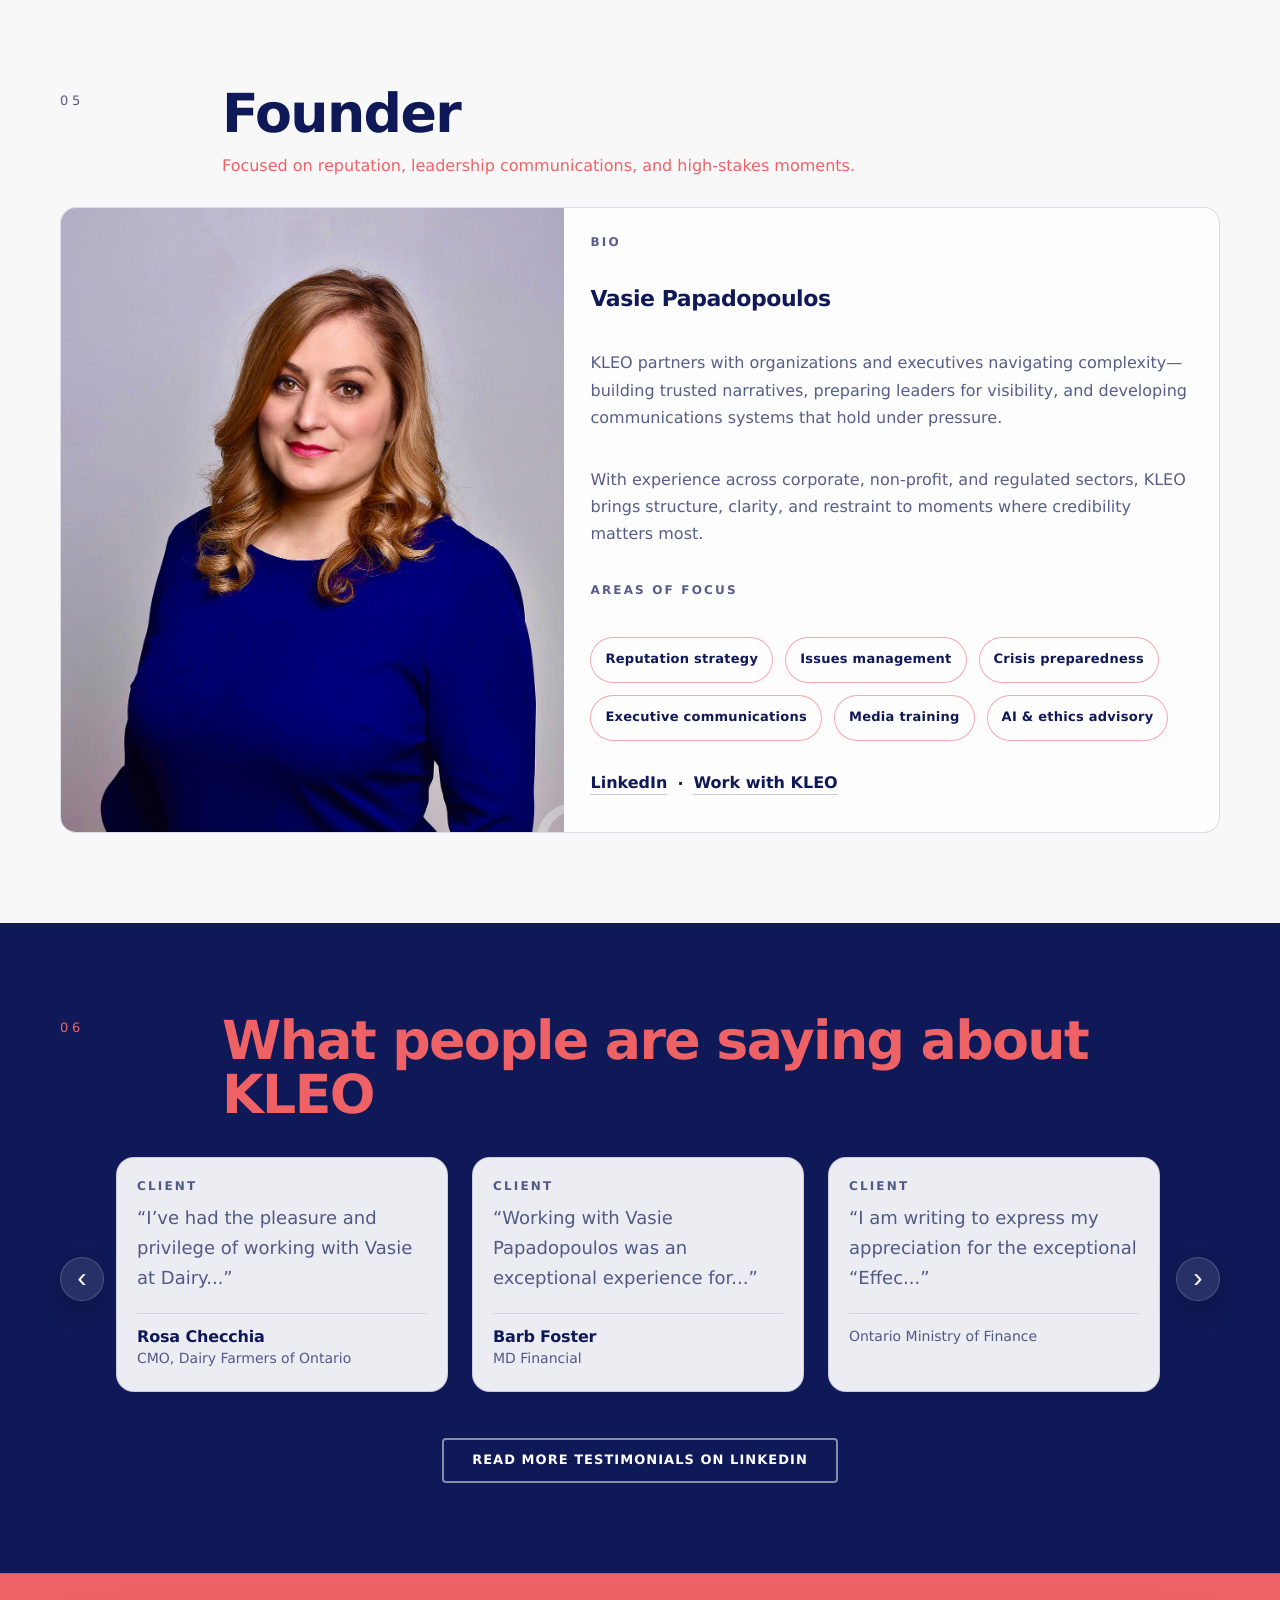
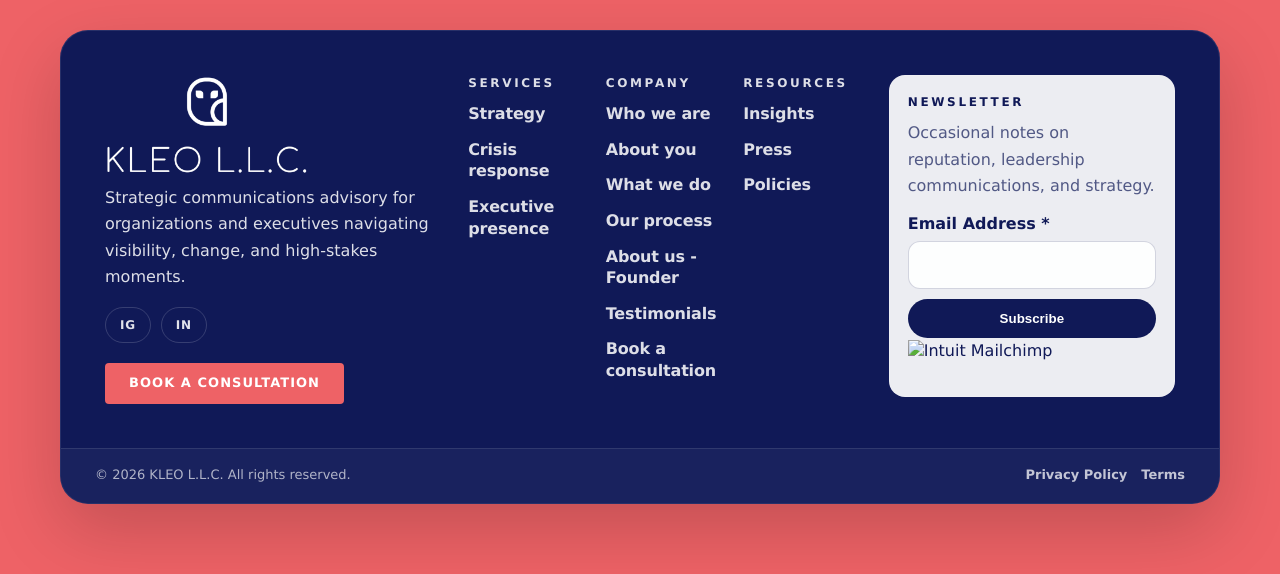
==== commit 65bed209: "Add cookie consent banner and Google Analytics to all pages Co-Authored-By: Claude Sonnet 4.6 <norep" ====
--- a/index.html
+++ b/index.html
@@ -1,6 +1,15 @@
   <!doctype html>
   <html lang="en">
     <head>
+      <!-- Google tag (gtag.js) -->
+      <script async src="https://www.googletagmanager.com/gtag/js?id=G-EB0EVBX7CP"></script>
+      <script>
+        window.dataLayer = window.dataLayer || [];
+        function gtag(){dataLayer.push(arguments);}
+        gtag('js', new Date());
+        gtag('config', 'G-EB0EVBX7CP');
+      </script>
+
       <meta charset="utf-8" />
       <meta name="viewport" content="width=device-width, initial-scale=1" />
 
@@ -22,6 +31,18 @@
     </head>
 
     <body>
+      <!-- Cookie consent banner -->
+      <div class="cookieBanner" id="cookieBanner" role="region" aria-label="Cookie consent" hidden>
+        <p class="cookieText">
+          We use cookies to improve your experience. By continuing to use this site, you agree to our
+          <a href="./privacy-policy.html">Privacy Policy</a>.
+        </p>
+        <div class="cookieActions">
+          <button class="cookieAccept" id="cookieAccept">Accept</button>
+          <button class="cookieDecline" id="cookieDecline">Decline</button>
+        </div>
+      </div>
+
       <a class="skip" href="#content">Skip to content</a>
 
       <!-- Top Bar -->
--- a/styles.css
+++ b/styles.css
@@ -1,6 +1,77 @@
 /* ======================================================
    KLEO — styles.css (fresh consolidated)
    ====================================================== */
+
+/* ======================================================
+   0) Cookie consent banner
+   ====================================================== */
+
+.cookieBanner{
+  position: fixed;
+  bottom: 24px;
+  left: 50%;
+  transform: translateX(-50%);
+  z-index: 9999;
+  width: min(560px, calc(100vw - 32px));
+  background: var(--ink, #101957);
+  color: #fff;
+  border-radius: 12px;
+  padding: 20px 24px;
+  display: flex;
+  align-items: center;
+  gap: 20px;
+  flex-wrap: wrap;
+  box-shadow: 0 8px 32px rgba(0,0,0,.28);
+}
+
+.cookieText{
+  flex: 1 1 200px;
+  margin: 0;
+  font-size: 13px;
+  line-height: 1.6;
+  color: rgba(255,255,255,.85);
+}
+
+.cookieText a{
+  color: #ee6266;
+  text-decoration: underline;
+}
+
+.cookieActions{
+  display: flex;
+  gap: 10px;
+  flex-shrink: 0;
+}
+
+.cookieAccept{
+  padding: 9px 20px;
+  background: #ee6266;
+  color: #fff;
+  border: none;
+  border-radius: 4px;
+  font-size: 12px;
+  font-weight: 700;
+  letter-spacing: .07em;
+  text-transform: uppercase;
+  cursor: pointer;
+  transition: opacity .2s ease;
+}
+.cookieAccept:hover{ opacity: .85; }
+
+.cookieDecline{
+  padding: 9px 20px;
+  background: transparent;
+  color: rgba(255,255,255,.7);
+  border: 1px solid rgba(255,255,255,.3);
+  border-radius: 4px;
+  font-size: 12px;
+  font-weight: 700;
+  letter-spacing: .07em;
+  text-transform: uppercase;
+  cursor: pointer;
+  transition: opacity .2s ease;
+}
+.cookieDecline:hover{ opacity: .7; }
 
 /* ======================================================
    1) Design tokens / globals
